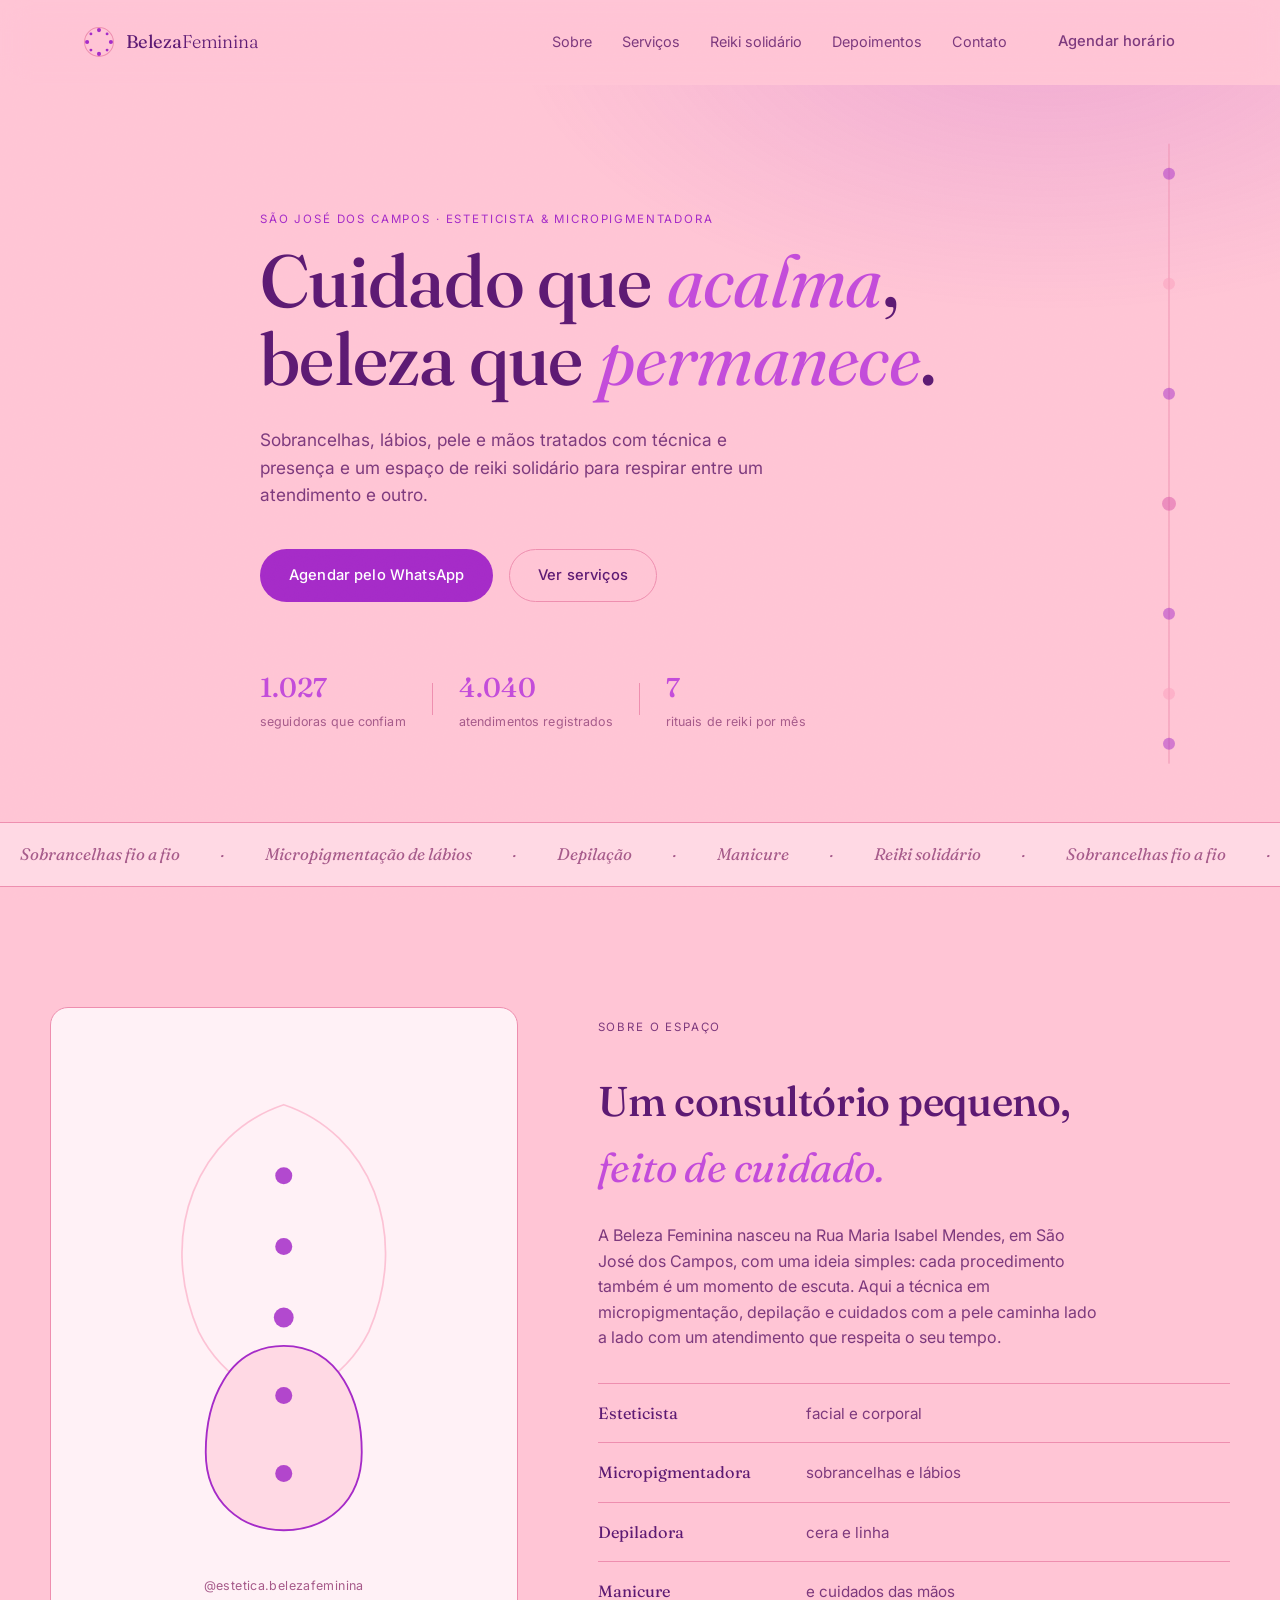
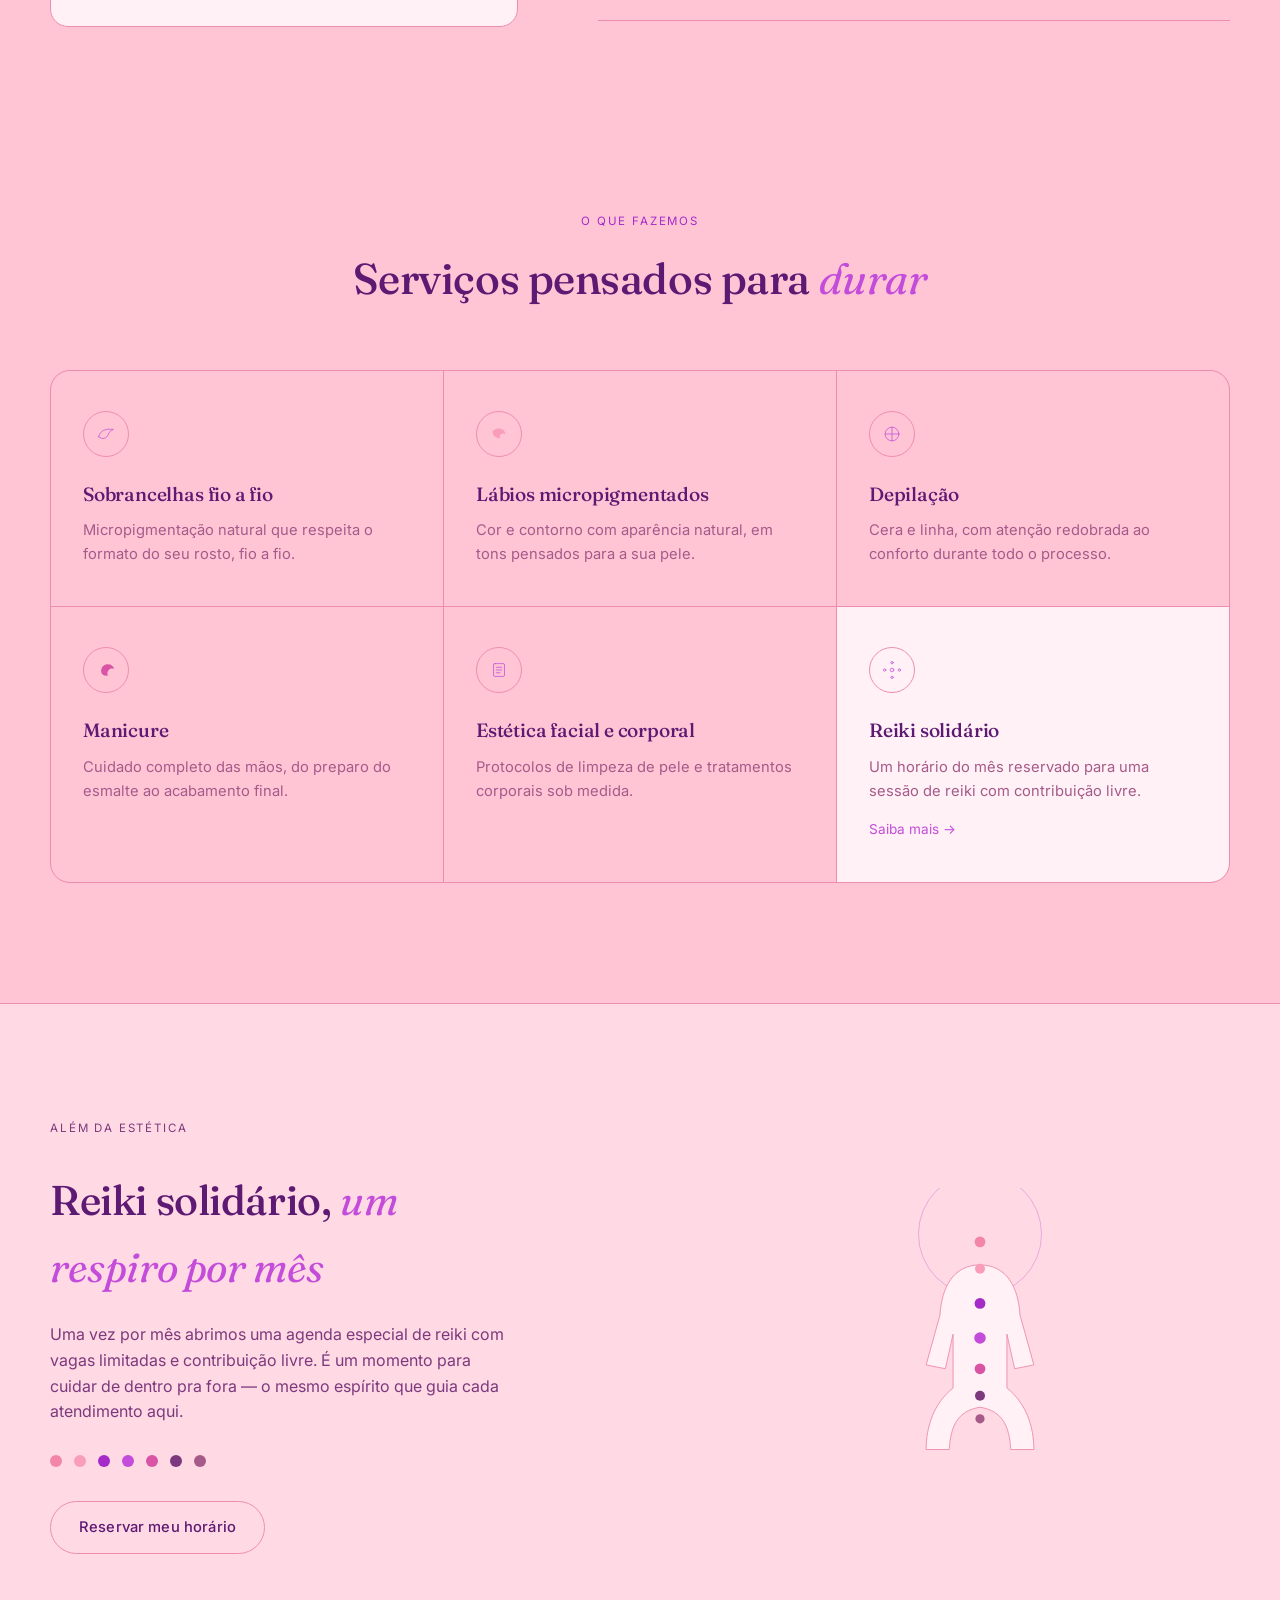
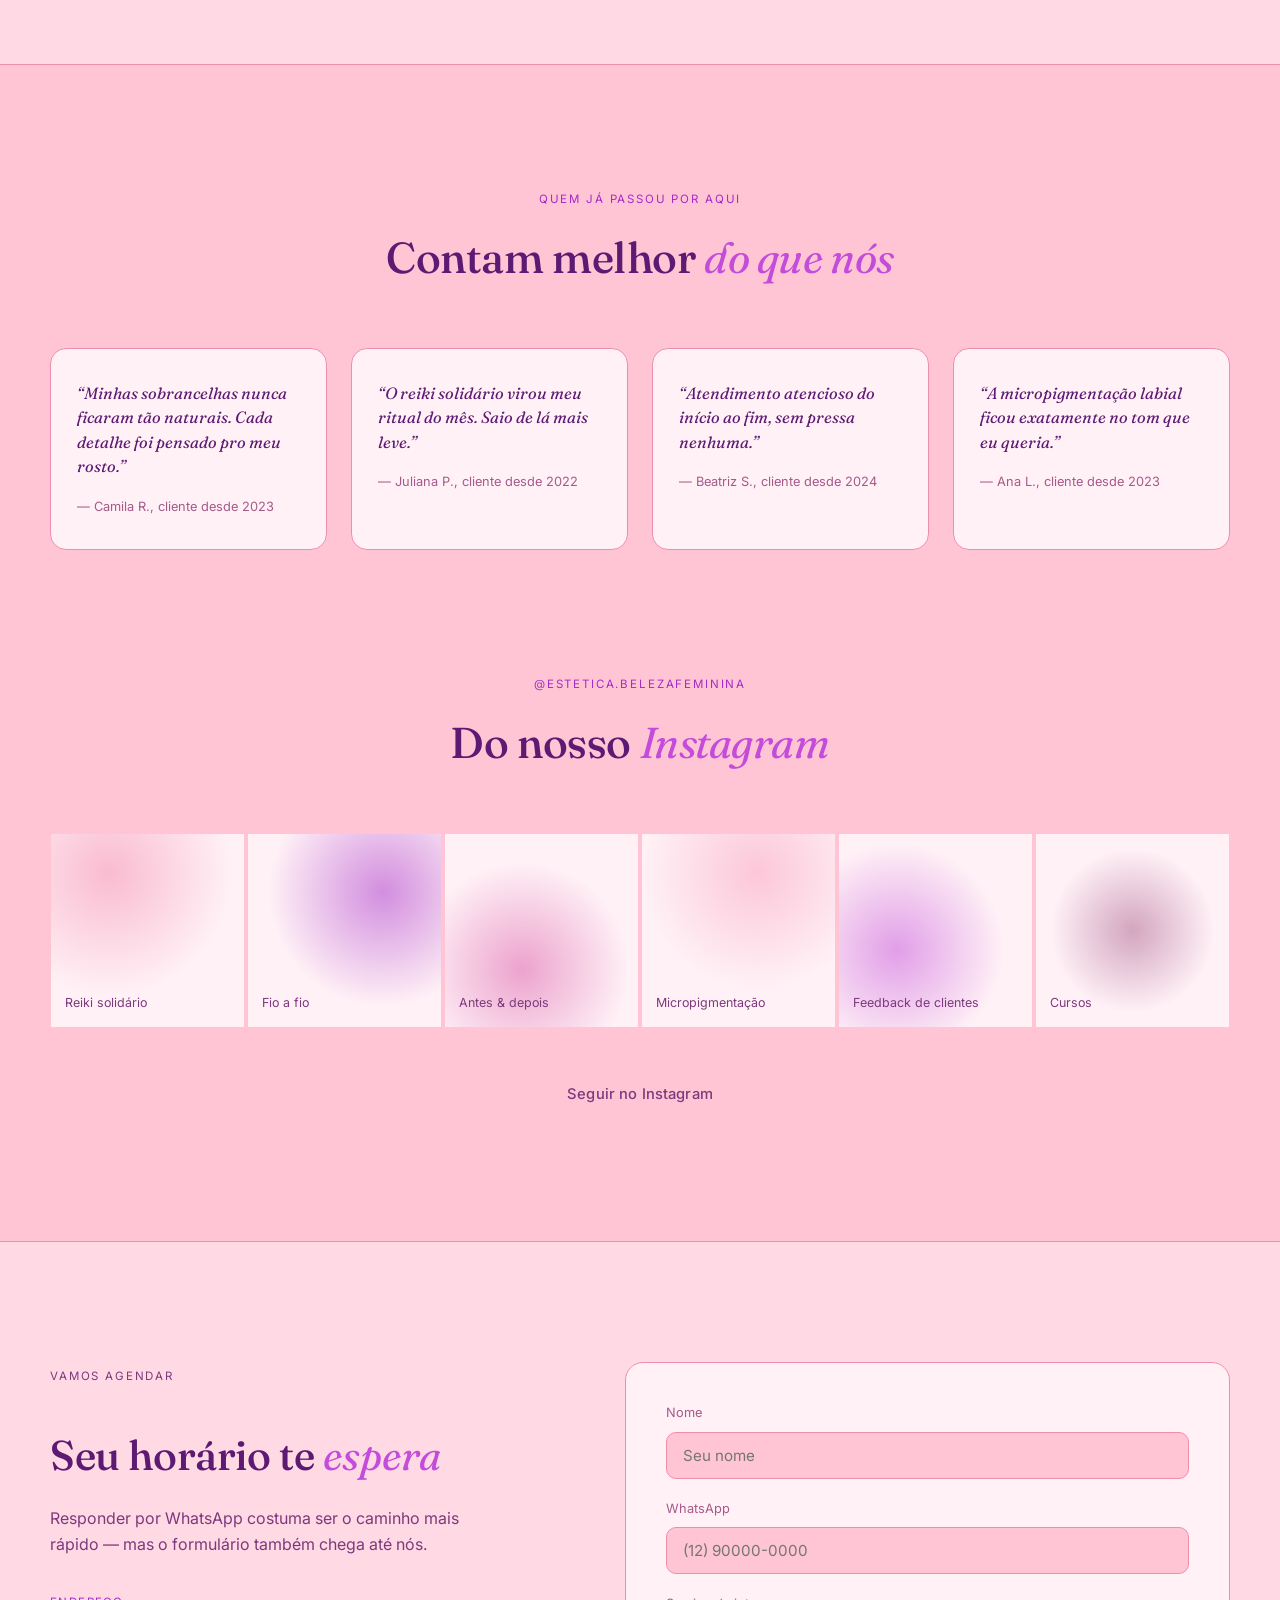
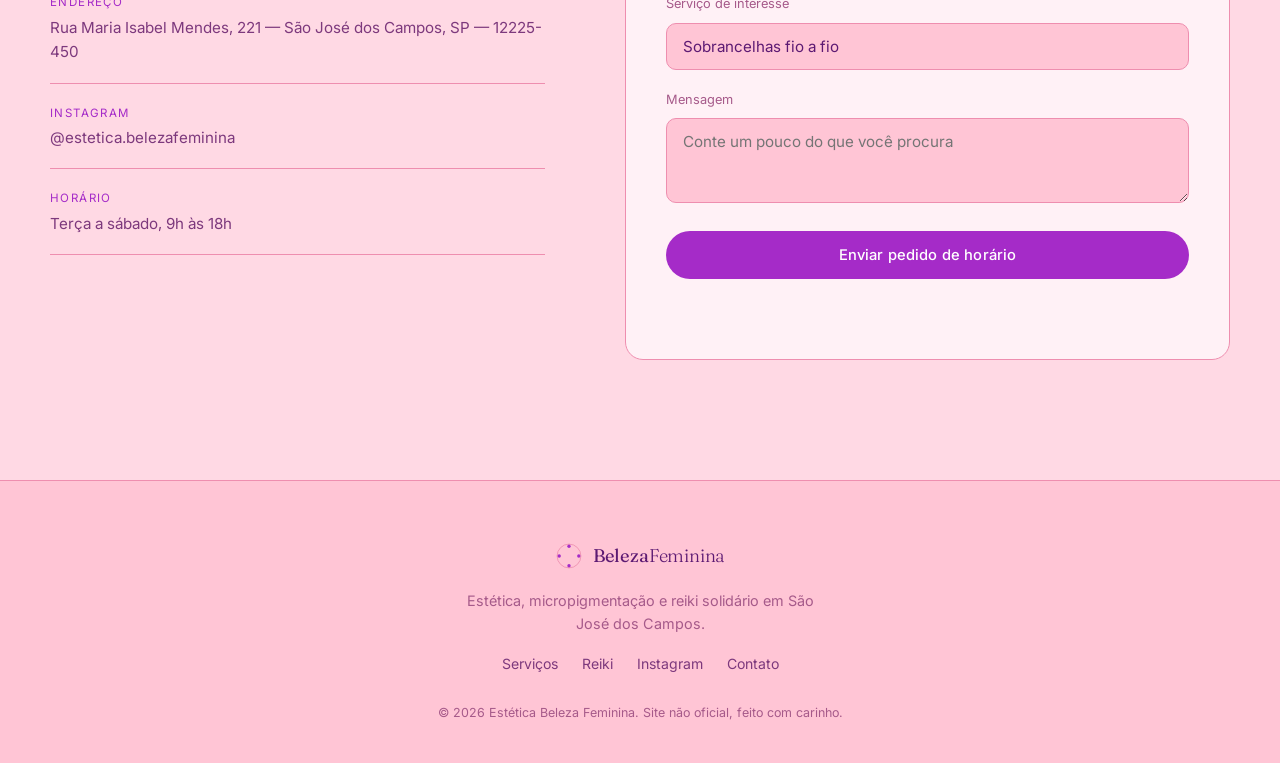
==== src/index.html @ 54326f7a "add site" ====
<!DOCTYPE html>
<html lang="pt-BR">
<head>
<meta charset="UTF-8">
<meta name="viewport" content="width=device-width, initial-scale=1.0">
<title>Estética Beleza Feminina — São José dos Campos</title>
<meta name="description" content="Esteticista, micropigmentação de sobrancelhas e lábios, depilação, manicure e reiki em São José dos Campos.">
<link rel="preconnect" href="https://fonts.googleapis.com">
<link rel="preconnect" href="https://fonts.gstatic.com" crossorigin>
<link href="https://fonts.googleapis.com/css2?family=Fraunces:ital,opsz,wght@0,9..144,300;0,9..144,400;0,9..144,500;0,9..144,600;1,9..144,400;1,9..144,500&family=Inter:wght@300;400;500;600&display=swap" rel="stylesheet">
<link rel="stylesheet" href="style.css?v=pink-20260817">
<link rel="icon" type="image/png" href="img">
</head>
<body>

<div class="grain"></div>

<a class="skip-link" href="#inicio">Ir para o conteúdo</a>

<header class="site-header" id="topo">
  <div class="header-inner">
    <a href="#inicio" class="brand">
      <span class="brand-mark" aria-hidden="true">
        <svg viewBox="0 0 40 40" width="34" height="34">
          <circle class="mark-ring" cx="20" cy="20" r="17"></circle>
          <circle class="mark-dot" cx="20" cy="6"  r="2.4"></circle>
          <circle class="mark-dot" cx="20" cy="34" r="2.4"></circle>
          <circle class="mark-dot" cx="6"  cy="20" r="2.4"></circle>
          <circle class="mark-dot" cx="34" cy="20" r="2.4"></circle>
          <circle class="mark-dot" cx="10.5" cy="10.5" r="1.7"></circle>
          <circle class="mark-dot" cx="29.5" cy="10.5" r="1.7"></circle>
          <circle class="mark-dot" cx="10.5" cy="29.5" r="1.7"></circle>
          <circle class="mark-dot" cx="29.5" cy="29.5" r="1.7"></circle>
        </svg>
      </span>
      <span class="brand-name">Beleza<em>Feminina</em></span>
    </a>

    <nav class="main-nav" id="main-nav">
      <a href="#sobre">Sobre</a>
      <a href="#servicos">Serviços</a>
      <a href="#reiki">Reiki solidário</a>
      <a href="#depoimentos">Depoimentos</a>
      <a href="#contato">Contato</a>
    </nav>

    <a class="btn btn-ghost header-cta" href="#contato">Agendar horário</a>

    <button class="nav-toggle" id="nav-toggle" aria-expanded="false" aria-controls="mobile-nav" aria-label="Abrir menu">
      <span></span><span></span><span></span>
    </button>
  </div>

  <div class="mobile-nav" id="mobile-nav">
    <a href="#sobre">Sobre</a>
    <a href="#servicos">Serviços</a>
    <a href="#reiki">Reiki solidário</a>
    <a href="#depoimentos">Depoimentos</a>
    <a href="#contato">Contato</a>
  </div>
</header>

<main id="inicio">

  <!-- HERO -->
  <section class="hero">
    <div class="hero-energy" aria-hidden="true">
      <svg id="energy-line" viewBox="0 0 120 640" preserveAspectRatio="xMidYMid meet">
        <line x1="60" y1="10" x2="60" y2="630" class="energy-spine"></line>
        <g class="energy-points">
          <circle cx="60" cy="40"  r="6"></circle>
          <circle cx="60" cy="150" r="6"></circle>
          <circle cx="60" cy="260" r="6"></circle>
          <circle cx="60" cy="370" r="7"></circle>
          <circle cx="60" cy="480" r="6"></circle>
          <circle cx="60" cy="560" r="6"></circle>
          <circle cx="60" cy="610" r="6"></circle>
        </g>
      </svg>
    </div>

    <div class="hero-inner">
      <p class="eyebrow reveal">São José dos Campos · esteticista &amp; micropigmentadora</p>
      <h1 class="hero-title">
        <span class="reveal">Cuidado que</span>
        <span class="reveal"><em>acalma</em>,</span>
        <span class="reveal">beleza que</span>
        <span class="reveal"><em>permanece</em>.</span>
      </h1>
      <p class="hero-sub reveal">
        Sobrancelhas, lábios, pele e mãos tratados com técnica e presença 
        e um espaço de reiki solidário para respirar entre um atendimento e outro.
      </p>
      <div class="hero-actions reveal">
        <a href="#contato" class="btn btn-solid">Agendar pelo WhatsApp</a>
        <a href="#servicos" class="btn btn-line">Ver serviços</a>
      </div>
      <div class="hero-stats reveal">
        <div><strong>1.027</strong><span>seguidoras que confiam</span></div>
        <div class="stat-divider"></div>
        <div><strong>4.040</strong><span>atendimentos registrados</span></div>
        <div class="stat-divider"></div>
        <div><strong>7</strong><span>rituais de reiki por mês</span></div>
      </div>
    </div>
  </section>

  <!-- MARQUEE -->
  <div class="marquee" aria-hidden="true">
    <div class="marquee-track">
      <span>Sobrancelhas fio a fio</span><span>·</span>
      <span>Micropigmentação de lábios</span><span>·</span>
      <span>Depilação</span><span>·</span>
      <span>Manicure</span><span>·</span>
      <span>Reiki solidário</span><span>·</span>
      <span>Sobrancelhas fio a fio</span><span>·</span>
      <span>Micropigmentação de lábios</span><span>·</span>
      <span>Depilação</span><span>·</span>
      <span>Manicure</span><span>·</span>
      <span>Reiki solidário</span><span>·</span>
    </div>
  </div>

  <!-- SOBRE -->
  <section class="about" id="sobre">
    <div class="about-inner">
      <div class="about-visual reveal-up" aria-hidden="true">
        <div class="portrait-frame">
          <svg viewBox="0 0 300 360" class="portrait-figure">
            <path class="fig-petal" d="M150 40 C 90 60, 60 130, 90 200 C 110 240, 150 250, 150 250 C 150 250, 190 240, 210 200 C 240 130, 210 60, 150 40 Z"></path>
            <circle class="fig-point" cx="150" cy="90"  r="6"></circle>
            <circle class="fig-point" cx="150" cy="140" r="6"></circle>
            <circle class="fig-point" cx="150" cy="190" r="7"></circle>
            <path class="fig-body" d="M150 210 C 110 210, 95 250, 95 285 C 95 320, 120 340, 150 340 C 180 340, 205 320, 205 285 C 205 250, 190 210, 150 210 Z"></path>
            <circle class="fig-point" cx="150" cy="245" r="6"></circle>
            <circle class="fig-point" cx="150" cy="300" r="6"></circle>
          </svg>
          <span class="frame-tag">@estetica.belezafeminina</span>
        </div>
      </div>

      <div class="about-copy">
        <p class="eyebrow reveal">Sobre o espaço</p>
        <h2 class="reveal">Um consultório pequeno, <em>feito de cuidado.</em></h2>
        <p class="reveal">
          A Beleza Feminina nasceu na Rua Maria Isabel Mendes, em São José dos Campos, com uma ideia simples:
          cada procedimento também é um momento de escuta. Aqui a técnica em micropigmentação, depilação
          e cuidados com a pele caminha lado a lado com um atendimento que respeita o seu tempo.
        </p>
        <ul class="about-list">
          <li class="reveal"><span>Esteticista</span>facial e corporal</li>
          <li class="reveal"><span>Micropigmentadora</span>sobrancelhas e lábios</li>
          <li class="reveal"><span>Depiladora</span>cera e linha</li>
          <li class="reveal"><span>Manicure</span>e cuidados das mãos</li>
        </ul>
      </div>
    </div>
  </section>

  <!-- SERVIÇOS -->
  <section class="services" id="servicos">
    <div class="section-head">
      <p class="eyebrow reveal">O que fazemos</p>
      <h2 class="reveal">Serviços pensados para <em>durar</em></h2>
    </div>

    <div class="services-grid">
      <article class="service-card reveal-up">
        <span class="service-icon" aria-hidden="true">
          <svg viewBox="0 0 48 48"><path d="M8 30c4-14 14-18 32-16-6 2-9 6-11 11-4 9-13 12-21 5z"></path></svg>
        </span>
        <h3>Sobrancelhas fio a fio</h3>
        <p>Micropigmentação natural que respeita o formato do seu rosto, fio a fio.</p>
      </article>

      <article class="service-card reveal-up">
        <span class="service-icon" aria-hidden="true">
          <svg viewBox="0 0 48 48"><path d="M24 12c8 0 14 6 14 13-2-2-6-3-9-1-3 2-4 6-3 9-8 0-16-6-16-13 0-4 6-8 14-8z"></path></svg>
        </span>
        <h3>Lábios micropigmentados</h3>
        <p>Cor e contorno com aparência natural, em tons pensados para a sua pele.</p>
      </article>

      <article class="service-card reveal-up">
        <span class="service-icon" aria-hidden="true">
          <svg viewBox="0 0 48 48"><circle cx="24" cy="24" r="15"></circle><path d="M24 9v30M9 24h30"></path></svg>
        </span>
        <h3>Depilação</h3>
        <p>Cera e linha, com atenção redobrada ao conforto durante todo o processo.</p>
      </article>

      <article class="service-card reveal-up">
        <span class="service-icon" aria-hidden="true">
          <svg viewBox="0 0 48 48"><path d="M14 30c-2-8 2-16 10-18 8-2 16 2 18 10-4-2-9-1-12 2-3 3-4 8-2 12-6 2-12-1-14-6z"></path></svg>
        </span>
        <h3>Manicure</h3>
        <p>Cuidado completo das mãos, do preparo do esmalte ao acabamento final.</p>
      </article>

      <article class="service-card reveal-up">
        <span class="service-icon" aria-hidden="true">
          <svg viewBox="0 0 48 48"><rect x="12" y="10" width="24" height="28" rx="3"></rect><path d="M18 18h12M18 24h12M18 30h8"></path></svg>
        </span>
        <h3>Estética facial e corporal</h3>
        <p>Protocolos de limpeza de pele e tratamentos corporais sob medida.</p>
      </article>

      <article class="service-card reveal-up featured">
        <span class="service-icon" aria-hidden="true">
          <svg viewBox="0 0 48 48"><circle cx="24" cy="24" r="4"></circle><circle cx="24" cy="8" r="2.6"></circle><circle cx="24" cy="40" r="2.6"></circle><circle cx="8" cy="24" r="2.6"></circle><circle cx="40" cy="24" r="2.6"></circle></svg>
        </span>
        <h3>Reiki solidário</h3>
        <p>Um horário do mês reservado para uma sessão de reiki com contribuição livre.</p>
        <a href="#reiki" class="service-link">Saiba mais →</a>
      </article>
    </div>
  </section>

  <!-- REIKI -->
  <section class="reiki" id="reiki">
    <div class="reiki-inner">
      <div class="reiki-copy">
        <p class="eyebrow reveal">Além da estética</p>
        <h2 class="reveal">Reiki solidário, <em>um respiro por mês</em></h2>
        <p class="reveal">
          Uma vez por mês abrimos uma agenda especial de reiki com vagas limitadas e contribuição livre.
          É um momento para cuidar de dentro pra fora — o mesmo espírito que guia cada atendimento aqui.
        </p>
        <div class="reiki-chakras" aria-hidden="true">
          <span></span><span></span><span></span><span></span><span></span><span></span><span></span>
        </div>
        <a href="#contato" class="btn btn-line reveal">Reservar meu horário</a>
      </div>

      <div class="reiki-figure reveal-up" aria-hidden="true">
        <svg viewBox="0 0 260 380" class="chakra-figure">
          <ellipse class="chakra-halo" cx="130" cy="60" rx="80" ry="80"></ellipse>
          <path class="chakra-body" d="M130 100 C 95 100, 80 130, 78 165 L 60 230 L 85 235 L 95 190 L 95 260 C 70 280, 60 310, 60 340 L 90 340 C 92 310, 100 290, 130 285 C 160 290, 168 310, 170 340 L 200 340 C 200 310, 190 280, 165 260 L 165 190 L 175 235 L 200 230 L 182 165 C 180 130, 165 100, 130 100 Z"></path>
          <circle class="chakra-dot dot-1" cx="130" cy="70"  r="7"></circle>
          <circle class="chakra-dot dot-2" cx="130" cy="105" r="6.5"></circle>
          <circle class="chakra-dot dot-3" cx="130" cy="150" r="7"></circle>
          <circle class="chakra-dot dot-4" cx="130" cy="195" r="7.5"></circle>
          <circle class="chakra-dot dot-5" cx="130" cy="235" r="7"></circle>
          <circle class="chakra-dot dot-6" cx="130" cy="270" r="6.5"></circle>
          <circle class="chakra-dot dot-7" cx="130" cy="300" r="6"></circle>
        </svg>
      </div>
    </div>
  </section>

  <!-- DEPOIMENTOS -->
  <section class="testimonials" id="depoimentos">
    <div class="section-head">
      <p class="eyebrow reveal">Quem já passou por aqui</p>
      <h2 class="reveal">Contam melhor <em>do que nós</em></h2>
    </div>

    <div class="testimonials-track">
      <figure class="testimonial-card reveal-up">
        <blockquote>“Minhas sobrancelhas nunca ficaram tão naturais. Cada detalhe foi pensado pro meu rosto.”</blockquote>
        <figcaption>— Camila R., cliente desde 2023</figcaption>
      </figure>
      <figure class="testimonial-card reveal-up">
        <blockquote>“O reiki solidário virou meu ritual do mês. Saio de lá mais leve.”</blockquote>
        <figcaption>— Juliana P., cliente desde 2022</figcaption>
      </figure>
      <figure class="testimonial-card reveal-up">
        <blockquote>“Atendimento atencioso do início ao fim, sem pressa nenhuma.”</blockquote>
        <figcaption>— Beatriz S., cliente desde 2024</figcaption>
      </figure>
      <figure class="testimonial-card reveal-up">
        <blockquote>“A micropigmentação labial ficou exatamente no tom que eu queria.”</blockquote>
        <figcaption>— Ana L., cliente desde 2023</figcaption>
      </figure>
    </div>
  </section>

  <!-- INSTAGRAM -->
  <section class="insta" id="instagram">
    <div class="section-head">
      <p class="eyebrow reveal">@estetica.belezafeminina</p>
      <h2 class="reveal">Do nosso <em>Instagram</em></h2>
    </div>
    <div class="insta-grid">
      <div class="insta-tile reveal-up t1"><span>Reiki solidário</span></div>
      <div class="insta-tile reveal-up t2"><span>Fio a fio</span></div>
      <div class="insta-tile reveal-up t3"><span>Antes &amp; depois</span></div>
      <div class="insta-tile reveal-up t4"><span>Micropigmentação</span></div>
      <div class="insta-tile reveal-up t5"><span>Feedback de clientes</span></div>
      <div class="insta-tile reveal-up t6"><span>Cursos</span></div>
    </div>
    <a class="btn btn-ghost insta-cta reveal" href="https://www.instagram.com/estetica.belezafeminina" target="_blank" rel="noopener">Seguir no Instagram</a>
  </section>

  <!-- CONTATO -->
  <section class="contact" id="contato">
    <div class="contact-inner">
      <div class="contact-copy">
        <p class="eyebrow reveal">Vamos agendar</p>
        <h2 class="reveal">Seu horário te <em>espera</em></h2>
        <p class="reveal">Responder por WhatsApp costuma ser o caminho mais rápido — mas o formulário também chega até nós.</p>

        <ul class="contact-info">
          <li class="reveal">
            <span class="ci-label">Endereço</span>
            <span>Rua Maria Isabel Mendes, 221 — São José dos Campos, SP — 12225-450</span>
          </li>
          <li class="reveal">
            <span class="ci-label">Instagram</span>
            <span>@estetica.belezafeminina</span>
          </li>
          <li class="reveal">
            <span class="ci-label">Horário</span>
            <span>Terça a sábado, 9h às 18h</span>
          </li>
        </ul>
      </div>

      <form class="contact-form reveal-up" id="contact-form" novalidate>
        <div class="field">
          <label for="name">Nome</label>
          <input id="name" name="name" type="text" placeholder="Seu nome" required>
        </div>
        <div class="field">
          <label for="phone">WhatsApp</label>
          <input id="phone" name="phone" type="tel" placeholder="(12) 90000-0000" required>
        </div>
        <div class="field">
          <label for="service">Serviço de interesse</label>
          <select id="service" name="service">
            <option>Sobrancelhas fio a fio</option>
            <option>Lábios micropigmentados</option>
            <option>Depilação</option>
            <option>Manicure</option>
            <option>Estética facial e corporal</option>
            <option>Reiki solidário</option>
          </select>
        </div>
        <div class="field">
          <label for="message">Mensagem</label>
          <textarea id="message" name="message" rows="3" placeholder="Conte um pouco do que você procura"></textarea>
        </div>
        <button type="submit" class="btn btn-solid form-submit">Enviar pedido de horário</button>
        <p class="form-note" id="form-note" role="status" aria-live="polite"></p>
      </form>
    </div>
  </section>

</main>

<footer class="site-footer">
  <div class="footer-inner">
    <a href="#inicio" class="brand footer-brand">
      <span class="brand-mark" aria-hidden="true">
        <svg viewBox="0 0 40 40" width="28" height="28">
          <circle class="mark-ring" cx="20" cy="20" r="17"></circle>
          <circle class="mark-dot" cx="20" cy="6"  r="2.4"></circle>
          <circle class="mark-dot" cx="20" cy="34" r="2.4"></circle>
          <circle class="mark-dot" cx="6"  cy="20" r="2.4"></circle>
          <circle class="mark-dot" cx="34" cy="20" r="2.4"></circle>
        </svg>
      </span>
      <span class="brand-name">Beleza<em>Feminina</em></span>
    </a>
    <p class="footer-tag">Estética, micropigmentação e reiki solidário em São José dos Campos.</p>
    <div class="footer-links">
      <a href="#servicos">Serviços</a>
      <a href="#reiki">Reiki</a>
      <a href="https://www.instagram.com/estetica.belezafeminina" target="_blank" rel="noopener">Instagram</a>
      <a href="#contato">Contato</a>
    </div>
    <p class="footer-copy">© <span id="year"></span> Estética Beleza Feminina. Site não oficial, feito com carinho.</p>
  </div>
</footer>

<button class="to-top" id="to-top" aria-label="Voltar ao topo">↑</button>

<script src="script.js"></script>
</body>
</html>
---- src/style.css ----
/* =========================================================
   Estética Beleza Feminina — tokens
   Background: warm near-black · Accents: antique gold + dusty rose
   ========================================================= */

:root{
  --bg:        #ffc5d5;
  --bg-soft:   #ffd9e4;
  --surface:   #fff1f6;
  --line:      #ee8eaf;

  --ink:       #5d1a73;
  --ink-dim:   #7d397d;
  --ink-mute:  #a65a8a;

  --gold:      #a52bc8;
  --gold-soft: #c34cda;
  --rose:      #f485aa;
  --rose-soft: #f99dbb;

  --sage:      #d954a5;

  --font-display: "Fraunces", "Iowan Old Style", serif;
  --font-body: "Inter", -apple-system, BlinkMacSystemFont, sans-serif;

  --container: 1180px;
  --ease: cubic-bezier(.22,.85,.32,1);
}

*, *::before, *::after{ box-sizing: border-box; }

html{
  scroll-behavior: smooth;
}

@media (prefers-reduced-motion: reduce){
  html{ scroll-behavior: auto; }
  *, *::before, *::after{
    animation-duration: 0.01ms !important;
    animation-iteration-count: 1 !important;
    transition-duration: 0.01ms !important;
    scroll-behavior: auto !important;
  }
}

body{
  margin: 0;
  background: var(--bg);
  color: var(--ink);
  font-family: var(--font-body);
  font-weight: 400;
  line-height: 1.6;
  -webkit-font-smoothing: antialiased;
  overflow-x: hidden;
}

img, svg{ display: block; max-width: 100%; }

a{ color: inherit; text-decoration: none; }

h1, h2, h3{
  font-family: var(--font-display);
  font-weight: 500;
  color: var(--ink);
  margin: 0;
  letter-spacing: -0.01em;
}

em{
  font-style: italic;
  color: var(--gold-soft);
  font-weight: 400;
}

p{ margin: 0; }

ul{ list-style: none; margin: 0; padding: 0; }

.skip-link{
  position: absolute;
  left: -999px;
  top: 0;
  background: var(--gold);
  color: var(--bg);
  padding: 10px 16px;
  z-index: 999;
}
.skip-link:focus{ left: 12px; top: 12px; }

:focus-visible{
  outline: 2px solid var(--gold-soft);
  outline-offset: 3px;
}

/* subtle film-grain overlay for warmth */
.grain{
  position: fixed;
  inset: 0;
  z-index: 999;
  pointer-events: none;
  opacity: 0.035;
  mix-blend-mode: overlay;
  background-image: url("data:image/svg+xml,%3Csvg xmlns='http://www.w3.org/2000/svg' width='120' height='120'%3E%3Cfilter id='n'%3E%3CfeTurbulence type='fractalNoise' baseFrequency='0.9' numOctaves='2' stitchTiles='stitch'/%3E%3C/filter%3E%3Crect width='100%25' height='100%25' filter='url(%23n)'/%3E%3C/svg%3E");
}

.eyebrow{
  display: inline-block;
  font-family: var(--font-body);
  font-size: 0.72rem;
  letter-spacing: 0.16em;
  text-transform: uppercase;
  color: var(--gold);
  margin-bottom: 14px;
}

/* buttons */
.btn{
  display: inline-flex;
  align-items: center;
  justify-content: center;
  gap: 8px;
  padding: 14px 28px;
  border-radius: 100px;
  font-family: var(--font-body);
  font-size: 0.92rem;
  font-weight: 500;
  letter-spacing: 0.01em;
  cursor: pointer;
  border: 1px solid transparent;
  transition: transform .45s var(--ease), background-color .35s var(--ease), border-color .35s var(--ease), color .35s var(--ease);
  white-space: nowrap;
}
.btn:hover{ transform: translateY(-2px); }
.btn:active{ transform: translateY(0); }

.btn-solid{
  background: var(--gold);
  color: #fff;
}
.btn-solid:hover{ background: var(--gold-soft); }

.btn-line{
  border-color: var(--line);
  color: var(--ink);
}
.btn-line:hover{ border-color: var(--gold); color: var(--gold-soft); }

.btn-ghost{
  border-color: transparent;
  color: var(--ink-dim);
}
.btn-ghost:hover{ color: var(--gold-soft); }

/* =========================================================
   Header
   ========================================================= */
.site-header{
  position: sticky;
  top: 0;
  z-index: 100;
  background: rgba(255, 197, 213, 0.86);
  backdrop-filter: blur(14px) saturate(140%);
  border-bottom: 1px solid transparent;
  transition: border-color .4s var(--ease), background-color .4s var(--ease);
}
.site-header.scrolled{
  border-bottom-color: var(--line);
}

.header-inner{
  max-width: var(--container);
  margin: 0 auto;
  padding: 18px 32px;
  display: flex;
  align-items: center;
  gap: 28px;
}

.brand{
  display: flex;
  align-items: center;
  gap: 10px;
  margin-right: auto;
}
.brand-name{
  font-family: var(--font-display);
  font-size: 1.15rem;
  letter-spacing: -0.01em;
}
.brand-name em{ color: var(--ink); font-style: normal; font-weight: 300; }

.mark-ring{ fill: none; stroke: var(--line); stroke-width: 1.2; }
.mark-dot{ fill: var(--gold); }

.main-nav{
  display: flex;
  gap: 30px;
}
.main-nav a{
  font-size: 0.9rem;
  color: var(--ink-dim);
  position: relative;
  padding: 4px 0;
  transition: color .3s var(--ease);
}
.main-nav a::after{
  content: "";
  position: absolute;
  left: 0; bottom: -2px;
  width: 0%;
  height: 1px;
  background: var(--gold);
  transition: width .35s var(--ease);
}
.main-nav a:hover{ color: var(--ink); }
.main-nav a:hover::after{ width: 100%; }

.header-cta{ padding: 11px 22px; }

.nav-toggle{
  display: none;
  flex-direction: column;
  justify-content: center;
  gap: 5px;
  width: 34px;
  height: 34px;
  background: none;
  border: none;
  cursor: pointer;
}
.nav-toggle span{
  height: 1px;
  background: var(--ink);
  width: 100%;
  transition: transform .35s var(--ease), opacity .35s var(--ease);
}
.nav-toggle[aria-expanded="true"] span:nth-child(1){ transform: translateY(6px) rotate(45deg); }
.nav-toggle[aria-expanded="true"] span:nth-child(2){ opacity: 0; }
.nav-toggle[aria-expanded="true"] span:nth-child(3){ transform: translateY(-6px) rotate(-45deg); }

.mobile-nav{
  display: none;
  flex-direction: column;
  padding: 8px 32px 24px;
  gap: 4px;
  max-height: 0;
  overflow: hidden;
  transition: max-height .4s var(--ease);
}
.mobile-nav.open{ max-height: 320px; }
.mobile-nav a{
  padding: 12px 0;
  border-bottom: 1px solid var(--line);
  color: var(--ink-dim);
  font-size: 0.98rem;
}

/* =========================================================
   Hero
   ========================================================= */
.hero{
  position: relative;
  padding: 120px 32px 90px;
  overflow: hidden;
  background:
    radial-gradient(ellipse 900px 500px at 82% -10%, rgba(165, 43, 200, 0.18), transparent 60%),
    var(--bg);
}

.hero-energy{
  position: absolute;
  right: 4%;
  top: 0;
  height: 100%;
  width: 120px;
  opacity: 0.9;
  pointer-events: none;
}
#energy-line{ height: 100%; width: 100%; }
.energy-spine{
  stroke: var(--line);
  stroke-width: 1;
}
.energy-points circle{
  fill: var(--gold);
  opacity: 0.55;
  animation: pulse-point 3.6s ease-in-out infinite;
}
.energy-points circle:nth-child(1){ animation-delay: 0s; }
.energy-points circle:nth-child(2){ animation-delay: .3s; fill: var(--rose-soft); }
.energy-points circle:nth-child(3){ animation-delay: .6s; }
.energy-points circle:nth-child(4){ animation-delay: .9s; fill: var(--sage); }
.energy-points circle:nth-child(5){ animation-delay: 1.2s; }
.energy-points circle:nth-child(6){ animation-delay: 1.5s; fill: var(--rose-soft); }
.energy-points circle:nth-child(7){ animation-delay: 1.8s; }

@keyframes pulse-point{
  0%, 100%{ opacity: 0.35; r: 5.5; }
  50%{ opacity: 0.9; r: 7.5; }
}

.hero-inner{
  max-width: 760px;
  margin: 0 auto;
  position: relative;
  z-index: 1;
}

.hero-title{
  font-size: clamp(2.6rem, 6vw, 4.6rem);
  line-height: 1.06;
  display: flex;
  flex-wrap: wrap;
  gap: 0 16px;
  margin-bottom: 28px;
}
.hero-title span{ display: inline-block; }

.hero-sub{
  max-width: 520px;
  font-size: 1.08rem;
  color: var(--ink-dim);
  margin-bottom: 40px;
}

.hero-actions{
  display: flex;
  gap: 16px;
  flex-wrap: wrap;
  margin-bottom: 64px;
}

.hero-stats{
  display: flex;
  align-items: center;
  gap: 26px;
  flex-wrap: wrap;
}
.hero-stats div:not(.stat-divider){
  display: flex;
  flex-direction: column;
  gap: 2px;
}
.hero-stats strong{
  font-family: var(--font-display);
  font-size: 1.7rem;
  color: var(--gold-soft);
  font-weight: 500;
}
.hero-stats span{
  font-size: 0.78rem;
  color: var(--ink-mute);
  letter-spacing: 0.01em;
}
.stat-divider{
  width: 1px;
  height: 32px;
  background: var(--line);
}

/* reveal-on-load for hero (staggered) */
.reveal{
  opacity: 0;
  transform: translateY(16px);
}
.reveal.in{
  animation: rise .8s var(--ease) forwards;
}
.hero-title span.reveal.in:nth-child(1){ animation-delay: .05s; }
.hero-title span.reveal.in:nth-child(2){ animation-delay: .15s; }
.hero-title span.reveal.in:nth-child(3){ animation-delay: .25s; }
.hero-title span.reveal.in:nth-child(4){ animation-delay: .35s; }
.hero-sub.reveal.in{ animation-delay: .45s; }
.hero-actions.reveal.in{ animation-delay: .55s; }
.hero-stats.reveal.in{ animation-delay: .65s; }

@keyframes rise{
  to{ opacity: 1; transform: translateY(0); }
}

/* generic scroll-reveal (used across sections via IntersectionObserver) */
.reveal:not(.hero .reveal){
  transition: opacity .8s var(--ease), transform .8s var(--ease);
}
.reveal-up{
  opacity: 0;
  transform: translateY(28px);
  transition: opacity .8s var(--ease), transform .8s var(--ease);
}
.reveal-up.in{ opacity: 1; transform: translateY(0); }
section .reveal.in{ opacity: 1; transform: translateY(0); }

/* =========================================================
   Marquee
   ========================================================= */
.marquee{
  border-top: 1px solid var(--line);
  border-bottom: 1px solid var(--line);
  overflow: hidden;
  background: var(--bg-soft);
}
.marquee-track{
  display: flex;
  width: max-content;
  padding: 18px 0;
  animation: scroll-left 32s linear infinite;
}
.marquee-track span{
  font-family: var(--font-display);
  font-style: italic;
  font-size: 1.05rem;
  color: var(--ink-mute);
  padding: 0 20px;
  white-space: nowrap;
}
@keyframes scroll-left{
  from{ transform: translateX(0); }
  to{ transform: translateX(-50%); }
}

/* =========================================================
   About
   ========================================================= */
.about{ padding: 120px 32px; }
.about-inner{
  max-width: var(--container);
  margin: 0 auto;
  display: grid;
  grid-template-columns: 0.85fr 1.15fr;
  gap: 80px;
  align-items: center;
}

.portrait-frame{
  position: relative;
  background: var(--surface);
  border: 1px solid var(--line);
  border-radius: 18px;
  padding: 40px 20px 28px;
  text-align: center;
}
.portrait-figure{ width: 100%; height: auto; margin: 0 auto; }
.fig-petal{ fill: none; stroke: var(--rose-soft); stroke-width: 1.2; opacity: 0.55; }
.fig-body{ fill: var(--bg-soft); stroke: var(--gold); stroke-width: 1.3; }
.fig-point{ fill: var(--gold); opacity: 0.85; }
.frame-tag{
  display: inline-block;
  margin-top: 18px;
  font-size: 0.78rem;
  color: var(--ink-mute);
  letter-spacing: 0.03em;
}

.about-copy h2{
  font-size: clamp(1.9rem, 3.4vw, 2.6rem);
  margin-bottom: 22px;
  max-width: 480px;
}
.about-copy p{
  color: var(--ink-dim);
  max-width: 500px;
  margin-bottom: 32px;
}

.about-list{
  display: grid;
  gap: 0;
  border-top: 1px solid var(--line);
}
.about-list li{
  display: flex;
  gap: 18px;
  padding: 16px 0;
  border-bottom: 1px solid var(--line);
  color: var(--ink-dim);
  font-size: 0.95rem;
  align-items: baseline;
}
.about-list li span{
  font-family: var(--font-display);
  color: var(--ink);
  min-width: 190px;
  font-size: 1.02rem;
}

/* =========================================================
   Services
   ========================================================= */
.services{ padding: 60px 32px 120px; }
.section-head{
  max-width: var(--container);
  margin: 0 auto 56px;
  text-align: center;
}
.section-head h2{
  font-size: clamp(1.9rem, 3.6vw, 2.7rem);
}

.services-grid{
  max-width: var(--container);
  margin: 0 auto;
  display: grid;
  grid-template-columns: repeat(3, 1fr);
  gap: 1px;
  background: var(--line);
  border: 1px solid var(--line);
  border-radius: 20px;
  overflow: hidden;
}

.service-card{
  background: var(--bg);
  padding: 40px 32px;
  transition: background-color .4s var(--ease), transform .4s var(--ease);
  position: relative;
}
.service-card:hover{
  background: var(--surface);
}
.service-card.featured{
  background: var(--surface);
}
.service-card.featured:hover{ background: var(--bg-soft); }

.service-icon{
  display: inline-flex;
  align-items: center;
  justify-content: center;
  width: 46px;
  height: 46px;
  border-radius: 50%;
  border: 1px solid var(--line);
  margin-bottom: 22px;
  transition: border-color .4s var(--ease), transform .4s var(--ease);
}
.service-card:hover .service-icon{
  border-color: var(--gold);
  transform: rotate(-8deg);
}
.service-icon svg{
  width: 22px; height: 22px;
  fill: none;
  stroke: var(--gold-soft);
  stroke-width: 1.6;
  stroke-linecap: round;
  stroke-linejoin: round;
}
.service-icon svg circle{ fill: none; }
.service-card:nth-child(2) .service-icon svg{ fill: var(--rose-soft); stroke: none; }
.service-card:nth-child(4) .service-icon svg{ fill: var(--sage); stroke: none; }

.service-card h3{
  font-size: 1.2rem;
  margin-bottom: 10px;
}
.service-card p{
  color: var(--ink-mute);
  font-size: 0.92rem;
  line-height: 1.6;
}
.service-link{
  display: inline-block;
  margin-top: 16px;
  font-size: 0.85rem;
  color: var(--gold-soft);
  border-bottom: 1px solid transparent;
  transition: border-color .3s var(--ease);
}
.service-link:hover{ border-color: var(--gold-soft); }

/* =========================================================
   Reiki
   ========================================================= */
.reiki{
  padding: 110px 32px;
  background: var(--bg-soft);
  border-top: 1px solid var(--line);
  border-bottom: 1px solid var(--line);
}
.reiki-inner{
  max-width: var(--container);
  margin: 0 auto;
  display: grid;
  grid-template-columns: 1.1fr 0.9fr;
  gap: 70px;
  align-items: center;
}
.reiki-copy h2{
  font-size: clamp(1.9rem, 3.4vw, 2.6rem);
  margin-bottom: 22px;
  max-width: 460px;
}
.reiki-copy p{
  color: var(--ink-dim);
  max-width: 460px;
  margin-bottom: 30px;
}

.reiki-chakras{
  display: flex;
  gap: 12px;
  margin-bottom: 34px;
}
.reiki-chakras span{
  width: 12px; height: 12px;
  border-radius: 50%;
  background: var(--line);
  animation: chakra-breathe 3s ease-in-out infinite;
}
.reiki-chakras span:nth-child(1){ background: var(--rose); animation-delay: 0s; }
.reiki-chakras span:nth-child(2){ background: var(--rose-soft); animation-delay: .2s; }
.reiki-chakras span:nth-child(3){ background: var(--gold); animation-delay: .4s; }
.reiki-chakras span:nth-child(4){ background: var(--gold-soft); animation-delay: .6s; }
.reiki-chakras span:nth-child(5){ background: var(--sage); animation-delay: .8s; }
.reiki-chakras span:nth-child(6){ background: var(--ink-dim); animation-delay: 1s; }
.reiki-chakras span:nth-child(7){ background: var(--ink-mute); animation-delay: 1.2s; }
@keyframes chakra-breathe{
  0%, 100%{ transform: scale(1); opacity: 0.6; }
  50%{ transform: scale(1.5); opacity: 1; }
}

.reiki-figure{ display: flex; justify-content: center; }
.chakra-figure{ width: 200px; height: auto; }
.chakra-halo{
  fill: none;
  stroke: var(--gold);
  stroke-width: 1;
  opacity: 0.35;
  transform-origin: 130px 60px;
  animation: halo-spin 22s linear infinite;
}
@keyframes halo-spin{
  to{ transform: rotate(360deg); }
}
.chakra-body{ fill: var(--surface); stroke: var(--line); stroke-width: 1.2; }
.chakra-dot{ animation: chakra-breathe 3.2s ease-in-out infinite; }
.dot-1{ fill: var(--rose); animation-delay: 0s; }
.dot-2{ fill: var(--rose-soft); animation-delay: .25s; }
.dot-3{ fill: var(--gold); animation-delay: .5s; }
.dot-4{ fill: var(--gold-soft); animation-delay: .75s; }
.dot-5{ fill: var(--sage); animation-delay: 1s; }
.dot-6{ fill: var(--ink-dim); animation-delay: 1.25s; }
.dot-7{ fill: var(--ink-mute); animation-delay: 1.5s; }

/* =========================================================
   Testimonials
   ========================================================= */
.testimonials{ padding: 120px 32px; }
.testimonials-track{
  max-width: var(--container);
  margin: 0 auto;
  display: grid;
  grid-template-columns: repeat(4, 1fr);
  gap: 24px;
}
.testimonial-card{
  margin: 0;
  padding: 32px 26px;
  border: 1px solid var(--line);
  border-radius: 16px;
  background: var(--surface);
  transition: transform .4s var(--ease), border-color .4s var(--ease);
}
.testimonial-card:hover{
  transform: translateY(-6px);
  border-color: var(--gold);
}
.testimonial-card blockquote{
  margin: 0 0 18px;
  font-family: var(--font-display);
  font-style: italic;
  font-size: 1.02rem;
  line-height: 1.5;
  color: var(--ink);
}
.testimonial-card figcaption{
  font-size: 0.8rem;
  color: var(--ink-mute);
}

/* =========================================================
   Instagram grid
   ========================================================= */
.insta{ padding: 0 32px 120px; text-align: center; }
.insta-grid{
  max-width: var(--container);
  margin: 0 auto 40px;
  display: grid;
  grid-template-columns: repeat(6, 1fr);
  gap: 2px;
}
.insta-tile{
  aspect-ratio: 1 / 1;
  background: var(--surface);
  display: flex;
  align-items: flex-end;
  padding: 14px;
  position: relative;
  overflow: hidden;
  border: 1px solid var(--bg);
}
.insta-tile span{
  font-size: 0.78rem;
  color: var(--ink-dim);
  text-align: left;
  position: relative;
  z-index: 1;
}
.insta-tile::before{
  content: "";
  position: absolute;
  inset: 0;
  opacity: 0.5;
  transition: transform .6s var(--ease), opacity .5s var(--ease);
}
.insta-tile.t1::before{ background: radial-gradient(circle at 30% 20%, var(--rose) 0%, transparent 60%); }
.insta-tile.t2::before{ background: radial-gradient(circle at 70% 30%, var(--gold) 0%, transparent 60%); }
.insta-tile.t3::before{ background: radial-gradient(circle at 40% 70%, var(--sage) 0%, transparent 60%); }
.insta-tile.t4::before{ background: radial-gradient(circle at 60% 20%, var(--rose-soft) 0%, transparent 60%); }
.insta-tile.t5::before{ background: radial-gradient(circle at 30% 60%, var(--gold-soft) 0%, transparent 60%); }
.insta-tile.t6::before{ background: radial-gradient(circle at 50% 50%, var(--ink-mute) 0%, transparent 60%); }
.insta-tile:hover::before{ transform: scale(1.3); opacity: 0.8; }

/* =========================================================
   Contact
   ========================================================= */
.contact{
  padding: 120px 32px;
  background: var(--bg-soft);
  border-top: 1px solid var(--line);
}
.contact-inner{
  max-width: var(--container);
  margin: 0 auto;
  display: grid;
  grid-template-columns: 0.9fr 1.1fr;
  gap: 80px;
}
.contact-copy h2{
  font-size: clamp(1.9rem, 3.4vw, 2.6rem);
  margin-bottom: 18px;
  max-width: 420px;
}
.contact-copy > p{
  color: var(--ink-dim);
  max-width: 420px;
  margin-bottom: 36px;
}
.contact-info{ display: flex; flex-direction: column; gap: 20px; }
.contact-info li{
  display: flex;
  flex-direction: column;
  gap: 4px;
  padding-bottom: 18px;
  border-bottom: 1px solid var(--line);
  color: var(--ink-dim);
  font-size: 0.95rem;
}
.ci-label{
  font-size: 0.72rem;
  letter-spacing: 0.12em;
  text-transform: uppercase;
  color: var(--gold);
}

.contact-form{
  display: flex;
  flex-direction: column;
  gap: 20px;
  background: var(--surface);
  border: 1px solid var(--line);
  border-radius: 18px;
  padding: 40px;
}
.field{
  display: flex;
  flex-direction: column;
  gap: 8px;
}
.field label{
  font-size: 0.8rem;
  color: var(--ink-mute);
}
.field input,
.field select,
.field textarea{
  background: var(--bg);
  border: 1px solid var(--line);
  border-radius: 10px;
  padding: 13px 16px;
  color: var(--ink);
  font-family: var(--font-body);
  font-size: 0.95rem;
  transition: border-color .3s var(--ease);
  resize: vertical;
}
.field input:focus,
.field select:focus,
.field textarea:focus{
  outline: none;
  border-color: var(--gold);
}
.field select{ appearance: none; cursor: pointer; }

.form-submit{ margin-top: 8px; width: 100%; }
.form-note{
  min-height: 20px;
  font-size: 0.85rem;
  color: var(--sage);
  text-align: center;
}

/* =========================================================
   Footer
   ========================================================= */
.site-footer{
  padding: 60px 32px 40px;
  border-top: 1px solid var(--line);
}
.footer-inner{
  max-width: var(--container);
  margin: 0 auto;
  text-align: center;
  display: flex;
  flex-direction: column;
  align-items: center;
  gap: 18px;
}
.footer-brand{ margin-right: 0; }
.footer-tag{
  color: var(--ink-mute);
  font-size: 0.9rem;
  max-width: 360px;
}
.footer-links{
  display: flex;
  gap: 24px;
  flex-wrap: wrap;
  justify-content: center;
  font-size: 0.88rem;
  color: var(--ink-dim);
}
.footer-links a{ transition: color .3s var(--ease); }
.footer-links a:hover{ color: var(--gold-soft); }
.footer-copy{
  font-size: 0.78rem;
  color: var(--ink-mute);
  margin-top: 10px;
}

/* =========================================================
   Back to top
   ========================================================= */
.to-top{
  position: fixed;
  right: 26px;
  bottom: 26px;
  width: 46px;
  height: 46px;
  border-radius: 50%;
  background: var(--surface);
  border: 1px solid var(--line);
  color: var(--ink);
  font-size: 1.1rem;
  cursor: pointer;
  opacity: 0;
  visibility: hidden;
  transform: translateY(10px);
  transition: opacity .4s var(--ease), transform .4s var(--ease), border-color .3s var(--ease);
  z-index: 90;
}
.to-top.visible{ opacity: 1; visibility: visible; transform: translateY(0); }
.to-top:hover{ border-color: var(--gold); color: var(--gold-soft); }

/* =========================================================
   Responsive
   ========================================================= */
@media (max-width: 980px){
  .main-nav, .header-cta{ display: none; }
  .nav-toggle{ display: flex; }
  .mobile-nav{ display: flex; padding: 0 20px; }
  .mobile-nav.open{ padding: 8px 20px 18px; }

  .about-inner, .reiki-inner, .contact-inner{
    grid-template-columns: 1fr;
    gap: 50px;
  }
  .reiki-figure{ order: -1; }
  .services-grid{ grid-template-columns: repeat(2, 1fr); }
  .testimonials-track{ grid-template-columns: repeat(2, 1fr); }
  .insta-grid{ grid-template-columns: repeat(3, 1fr); }
  .hero-energy{ display: none; }
}

@media (max-width: 620px){
  .header-inner{ padding: 8px 14px; gap: 14px; }
  .brand{ gap: 6px; }
  .brand-mark svg{ width: 27px; height: 27px; }
  .brand-name{ font-size: 1rem; }
  .nav-toggle{ width: 30px; height: 30px; }
  .mobile-nav{ padding: 0 14px; }
  .mobile-nav.open{ padding: 6px 14px 14px; }
  .hero{ padding: 100px 20px 60px; }
  .hero-title{ gap: 0 10px; }
  .about, .services, .reiki, .testimonials, .contact{ padding-left: 20px; padding-right: 20px; }
  .services-grid{ grid-template-columns: 1fr; }
  .testimonials-track{ grid-template-columns: 1fr; }
  .insta-grid{ grid-template-columns: repeat(2, 1fr); }
  .contact-form{ padding: 28px 22px; }
  .portrait-frame{ padding: 28px 16px 22px; }
  .hero-stats{ gap: 16px; }
}
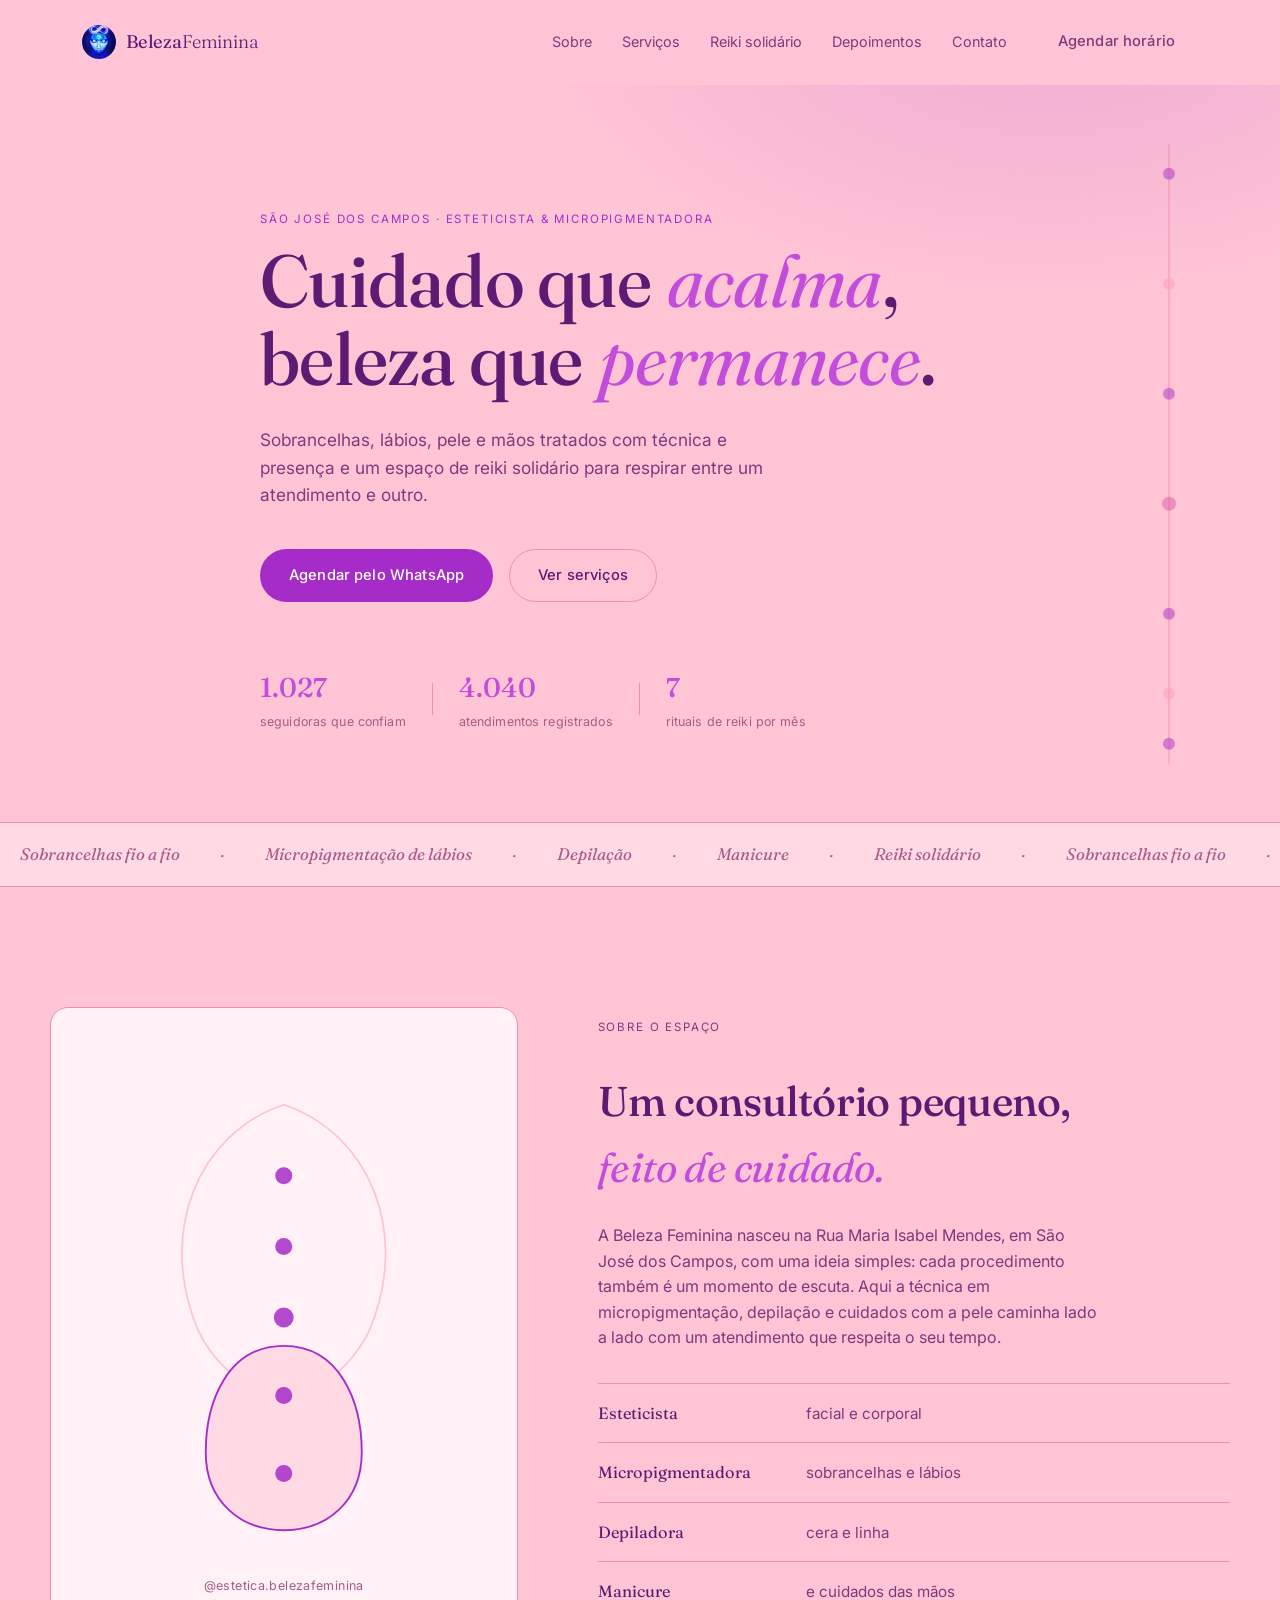
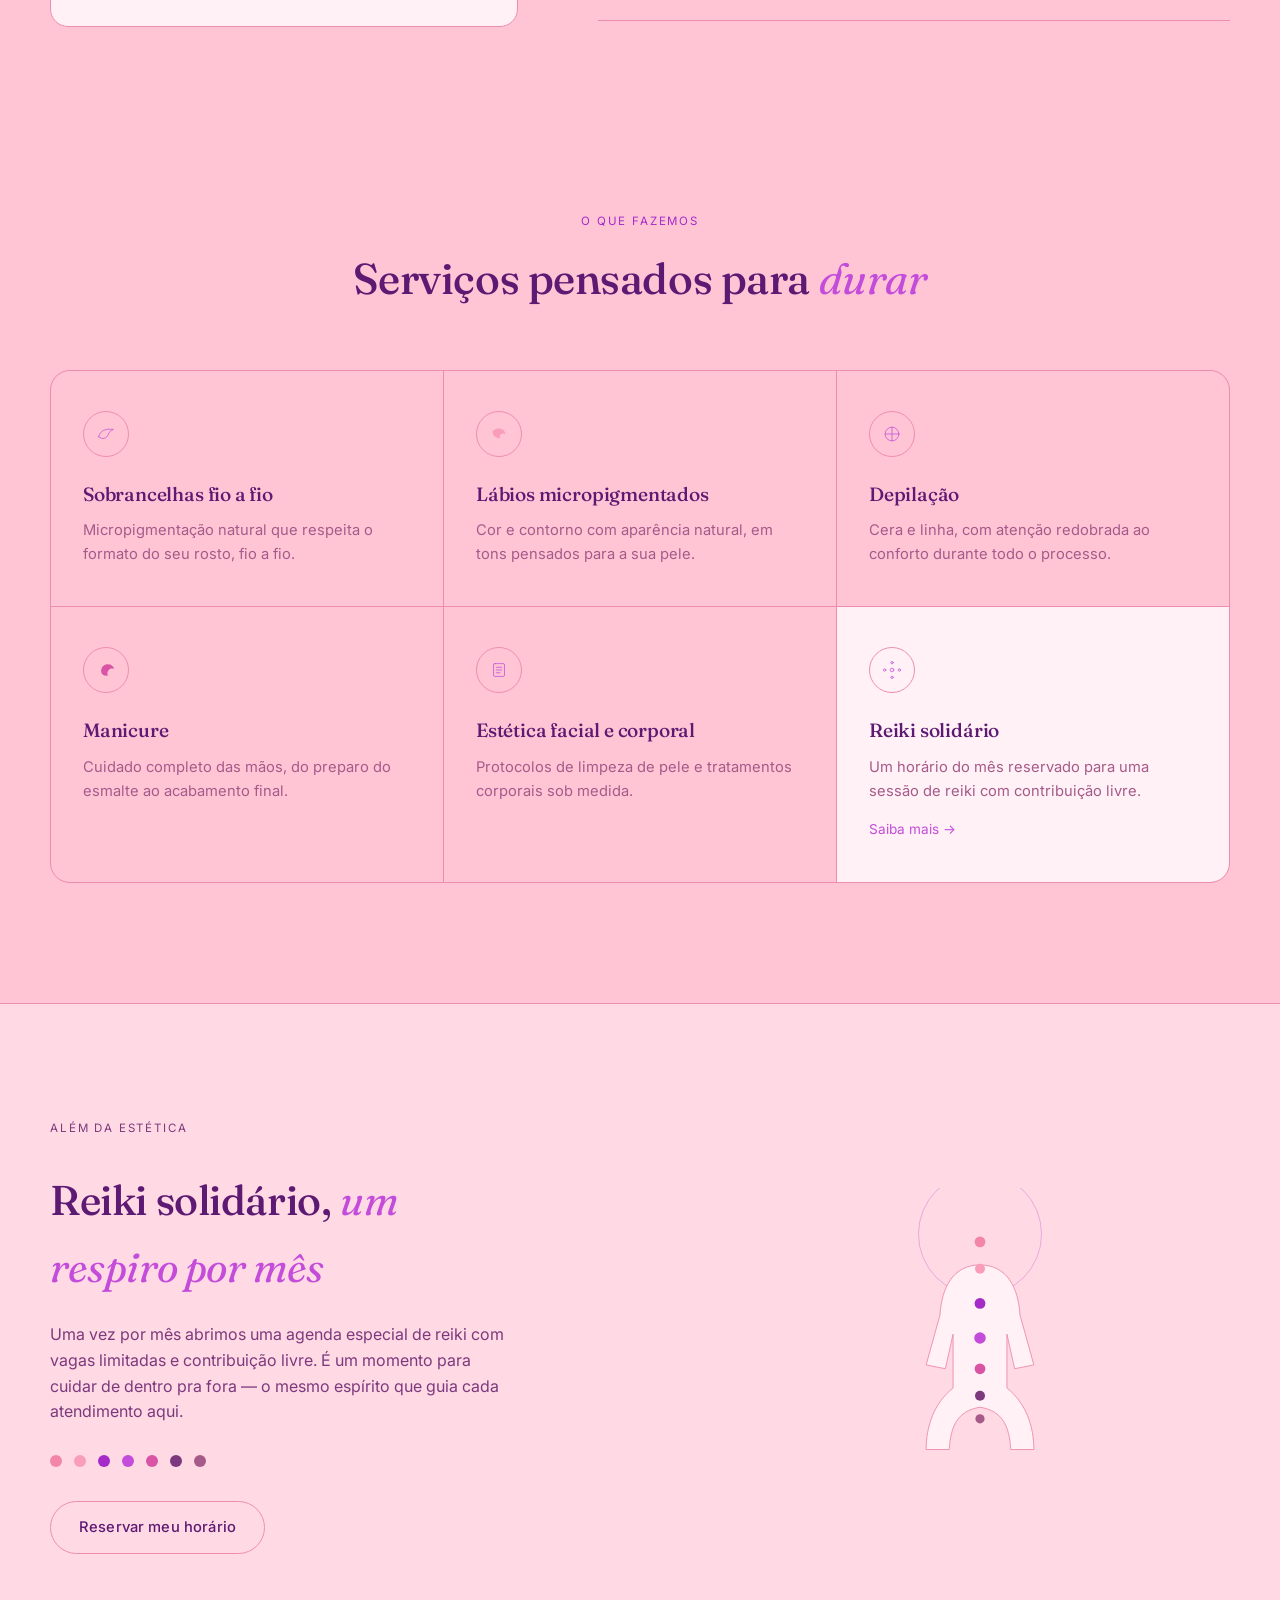
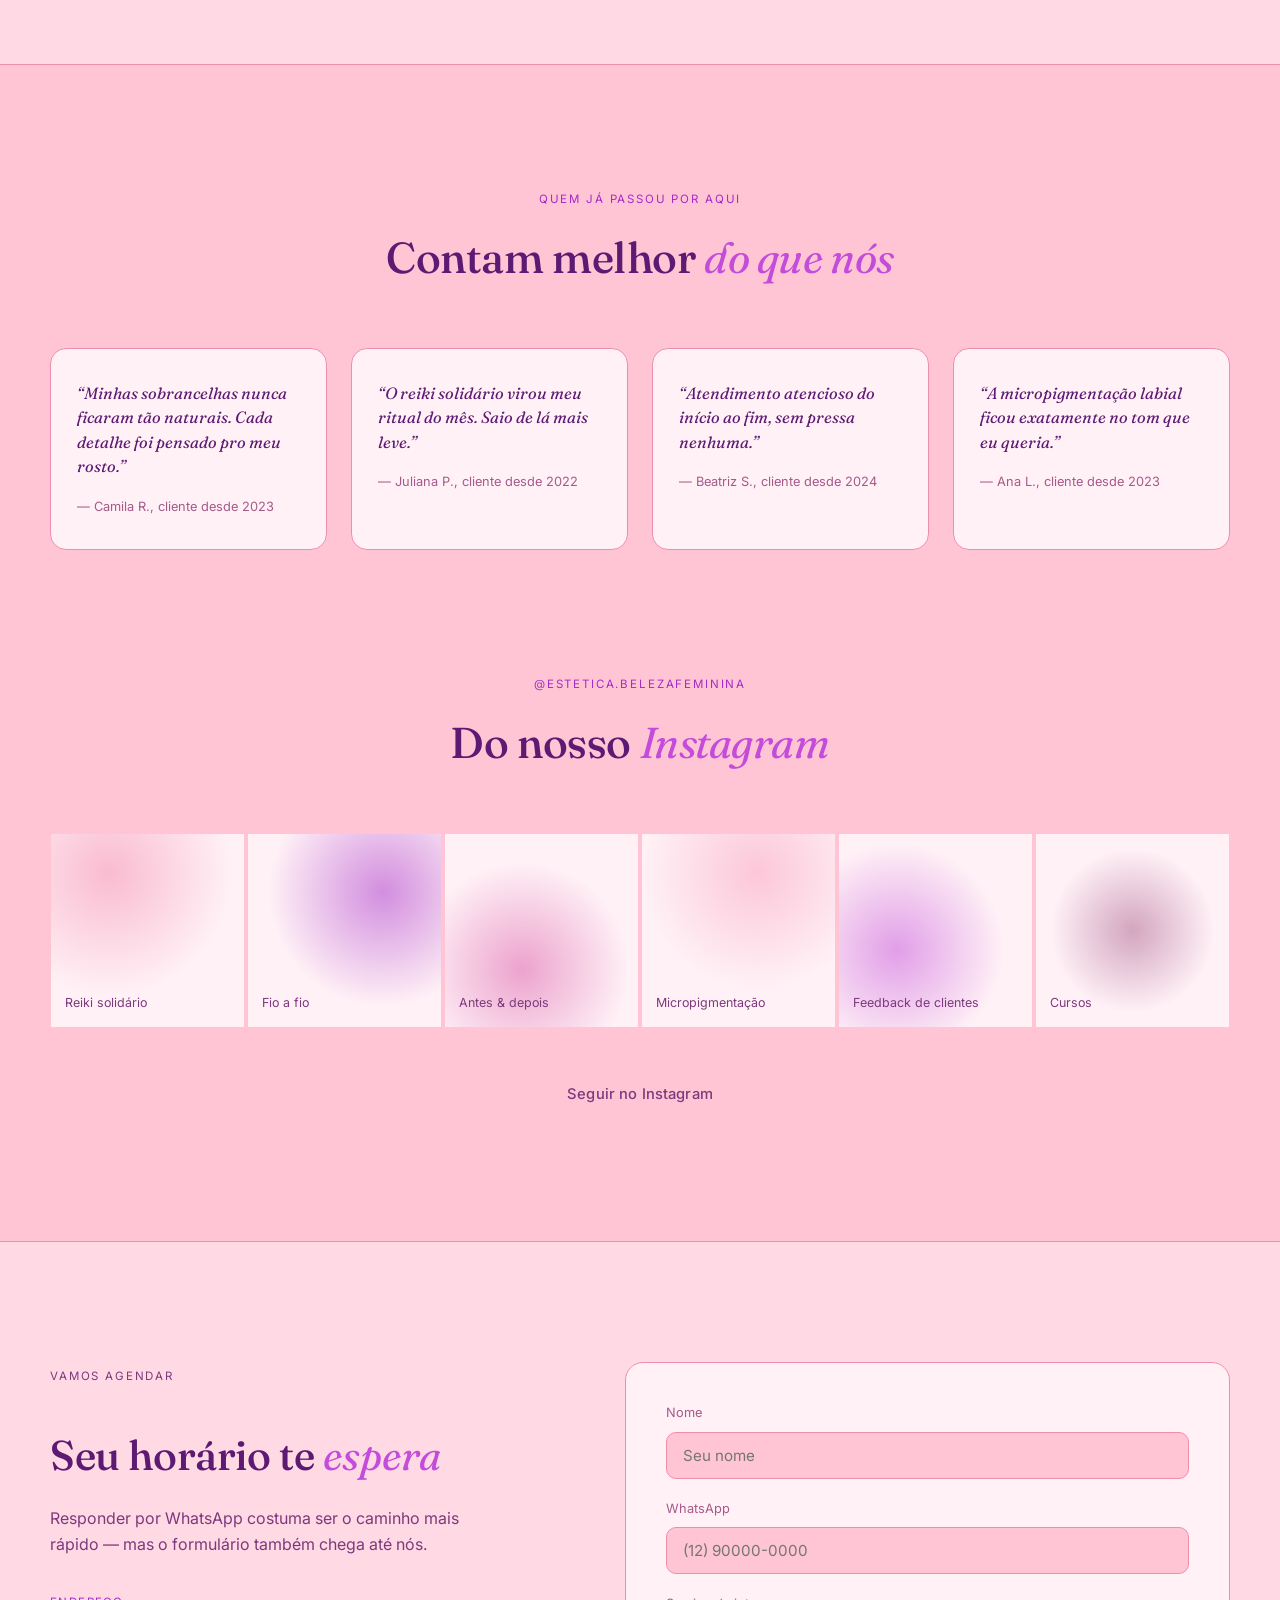
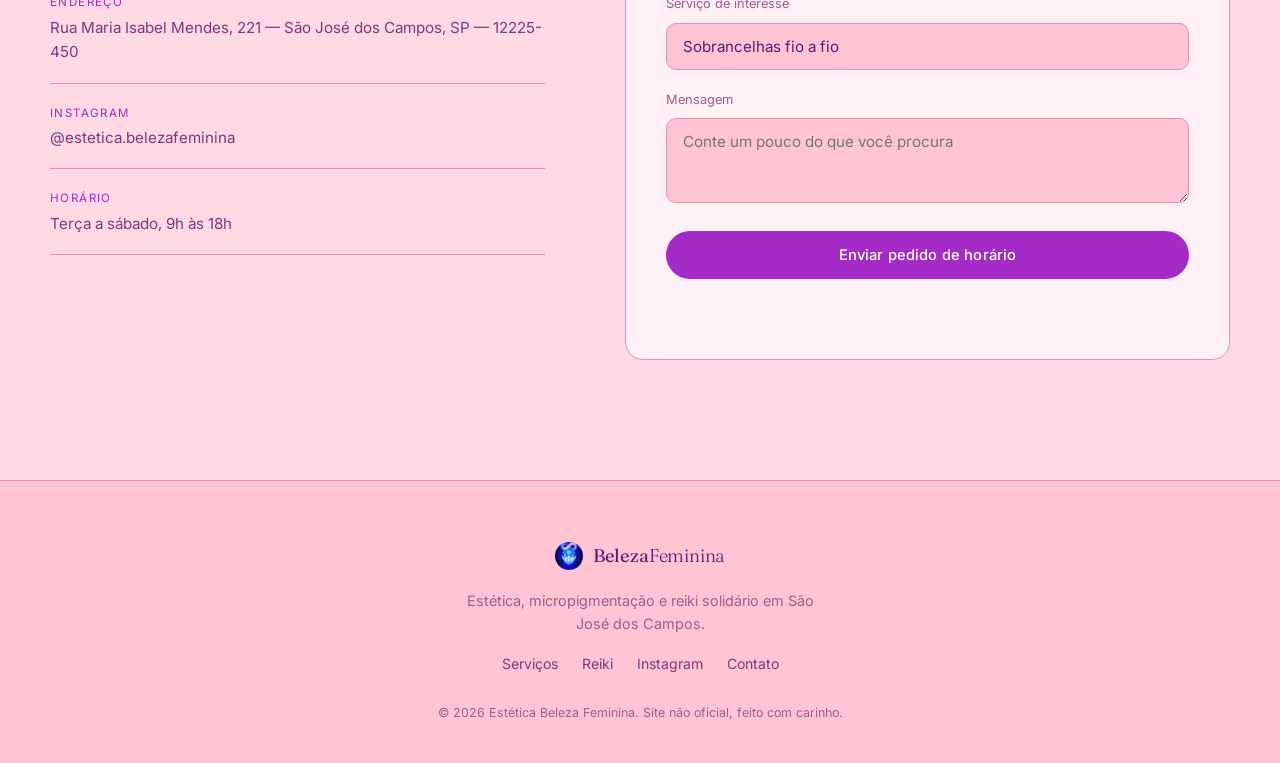
==== commit 0002e21c: "add capa" ====
--- a/src/index.html
+++ b/src/index.html
@@ -21,17 +21,7 @@
   <div class="header-inner">
     <a href="#inicio" class="brand">
       <span class="brand-mark" aria-hidden="true">
-        <svg viewBox="0 0 40 40" width="34" height="34">
-          <circle class="mark-ring" cx="20" cy="20" r="17"></circle>
-          <circle class="mark-dot" cx="20" cy="6"  r="2.4"></circle>
-          <circle class="mark-dot" cx="20" cy="34" r="2.4"></circle>
-          <circle class="mark-dot" cx="6"  cy="20" r="2.4"></circle>
-          <circle class="mark-dot" cx="34" cy="20" r="2.4"></circle>
-          <circle class="mark-dot" cx="10.5" cy="10.5" r="1.7"></circle>
-          <circle class="mark-dot" cx="29.5" cy="10.5" r="1.7"></circle>
-          <circle class="mark-dot" cx="10.5" cy="29.5" r="1.7"></circle>
-          <circle class="mark-dot" cx="29.5" cy="29.5" r="1.7"></circle>
-        </svg>
+        <img src="../img/logoestetica.png" alt="">
       </span>
       <span class="brand-name">Beleza<em>Feminina</em></span>
     </a>
@@ -352,13 +342,7 @@
   <div class="footer-inner">
     <a href="#inicio" class="brand footer-brand">
       <span class="brand-mark" aria-hidden="true">
-        <svg viewBox="0 0 40 40" width="28" height="28">
-          <circle class="mark-ring" cx="20" cy="20" r="17"></circle>
-          <circle class="mark-dot" cx="20" cy="6"  r="2.4"></circle>
-          <circle class="mark-dot" cx="20" cy="34" r="2.4"></circle>
-          <circle class="mark-dot" cx="6"  cy="20" r="2.4"></circle>
-          <circle class="mark-dot" cx="34" cy="20" r="2.4"></circle>
-        </svg>
+        <img src="../img/logoestetica.png" alt="">
       </span>
       <span class="brand-name">Beleza<em>Feminina</em></span>
     </a>
--- a/src/style.css
+++ b/src/style.css
@@ -181,6 +181,23 @@
   align-items: center;
   gap: 10px;
   margin-right: auto;
+}
+.brand-mark{
+  flex: 0 0 34px;
+  width: 34px;
+  height: 34px;
+  overflow: hidden;
+  border-radius: 50%;
+}
+.brand-mark img{
+  width: 100%;
+  height: 100%;
+  object-fit: cover;
+}
+.footer-brand .brand-mark{
+  flex-basis: 28px;
+  width: 28px;
+  height: 28px;
 }
 .brand-name{
   font-family: var(--font-display);
@@ -895,7 +912,7 @@
 @media (max-width: 620px){
   .header-inner{ padding: 8px 14px; gap: 14px; }
   .brand{ gap: 6px; }
-  .brand-mark svg{ width: 27px; height: 27px; }
+  .brand-mark{ flex-basis: 27px; width: 27px; height: 27px; }
   .brand-name{ font-size: 1rem; }
   .nav-toggle{ width: 30px; height: 30px; }
   .mobile-nav{ padding: 0 14px; }
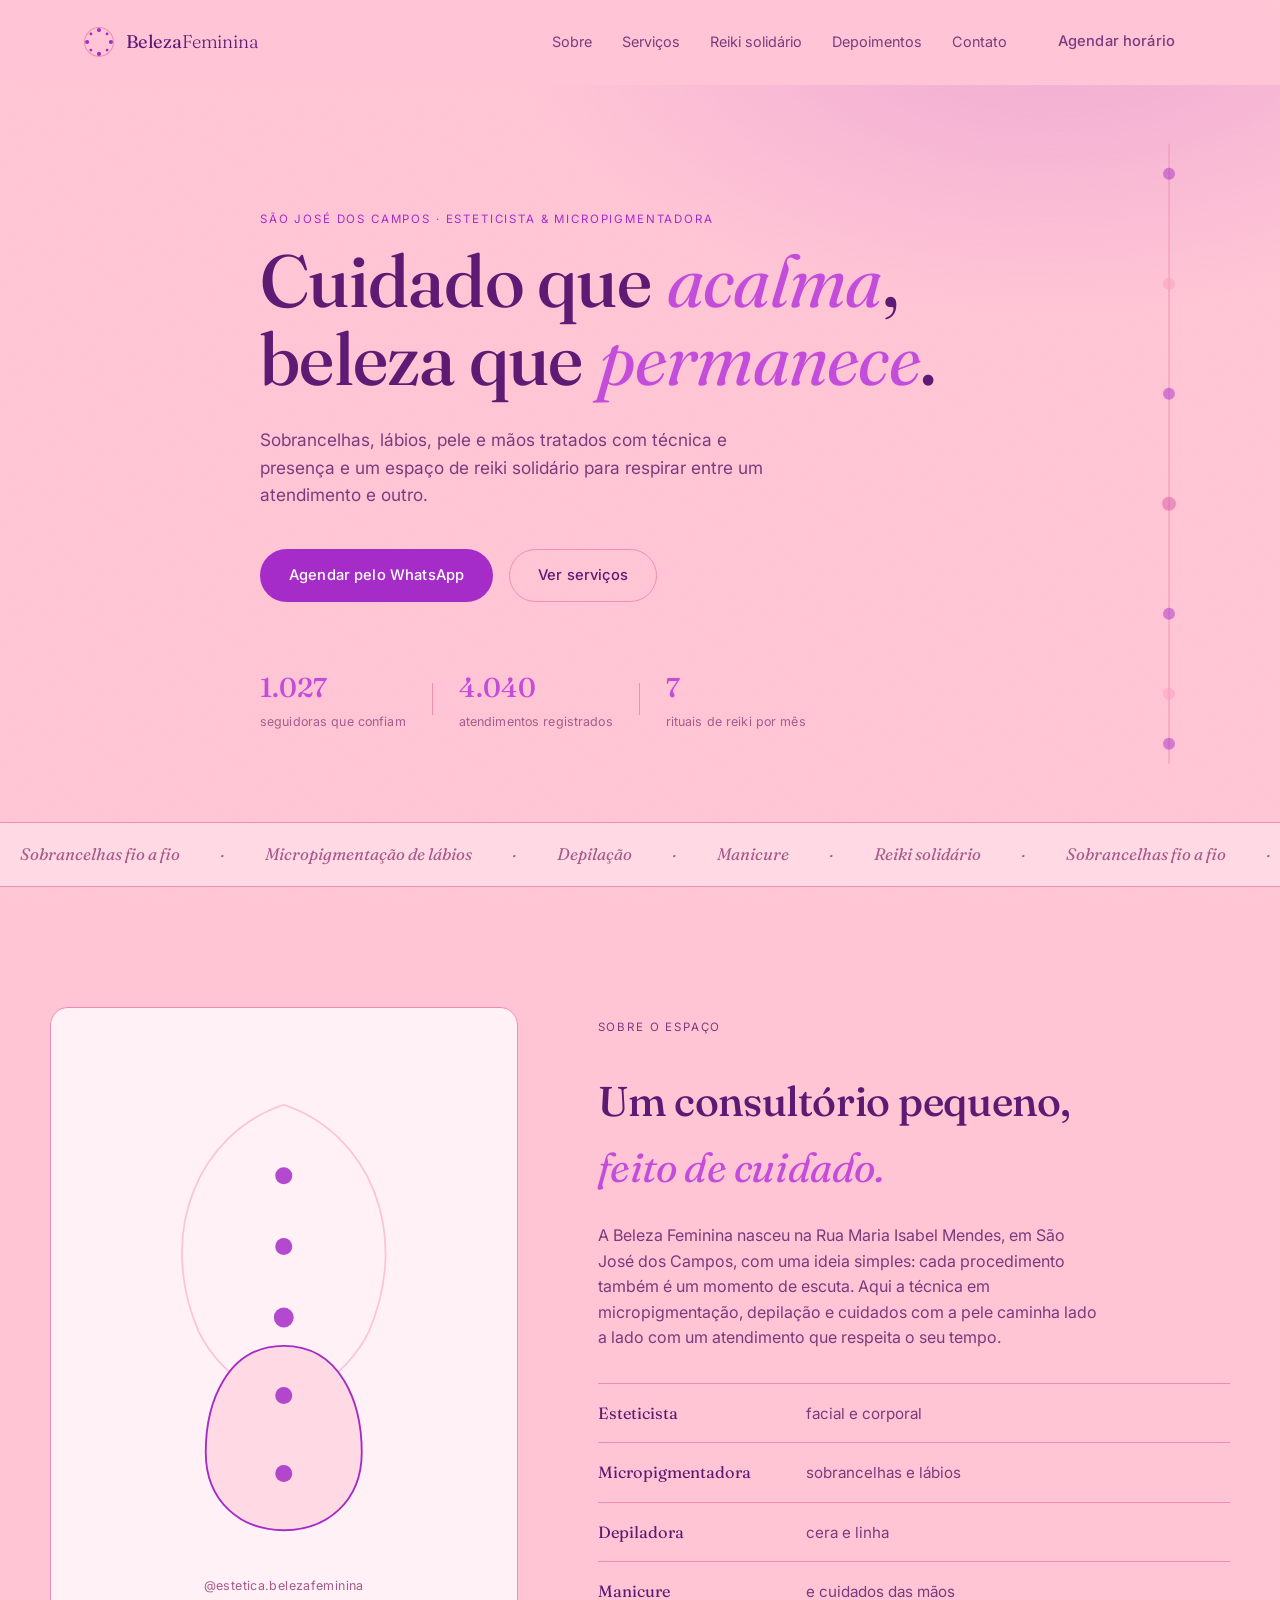
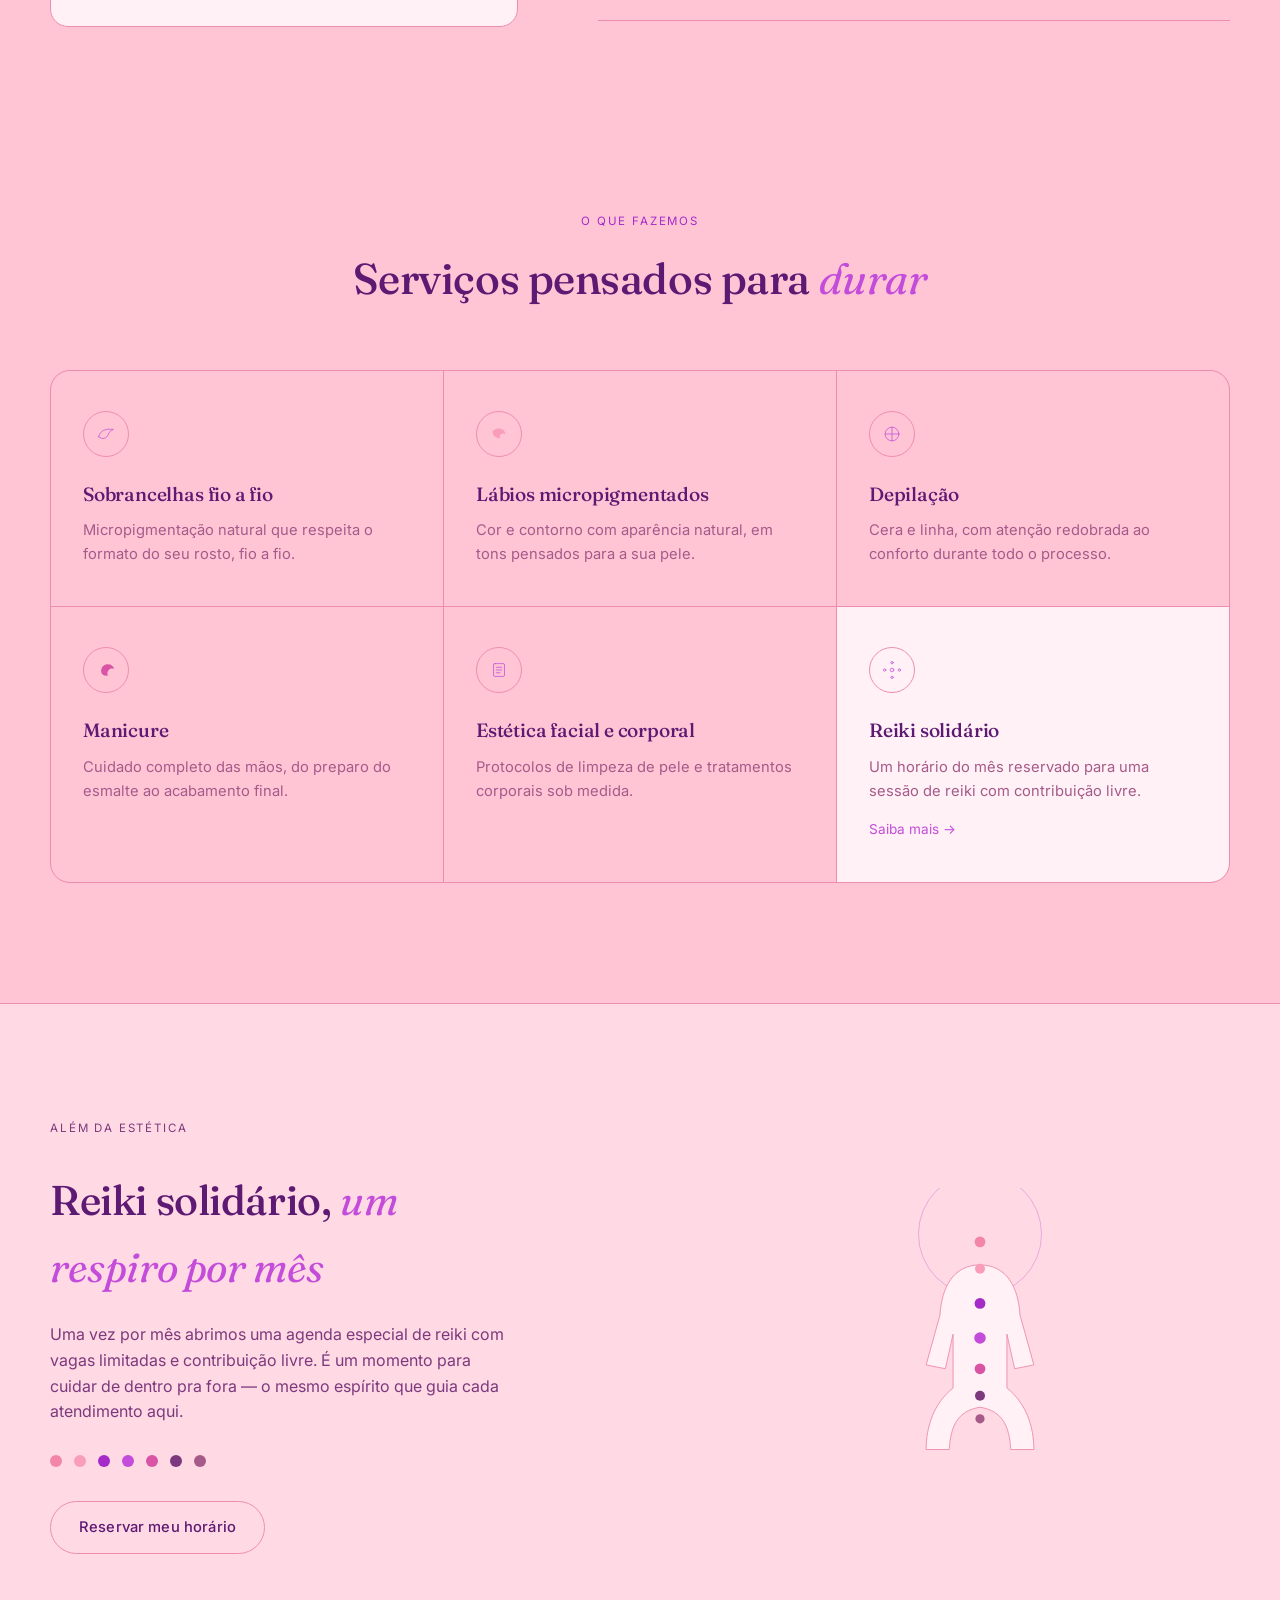
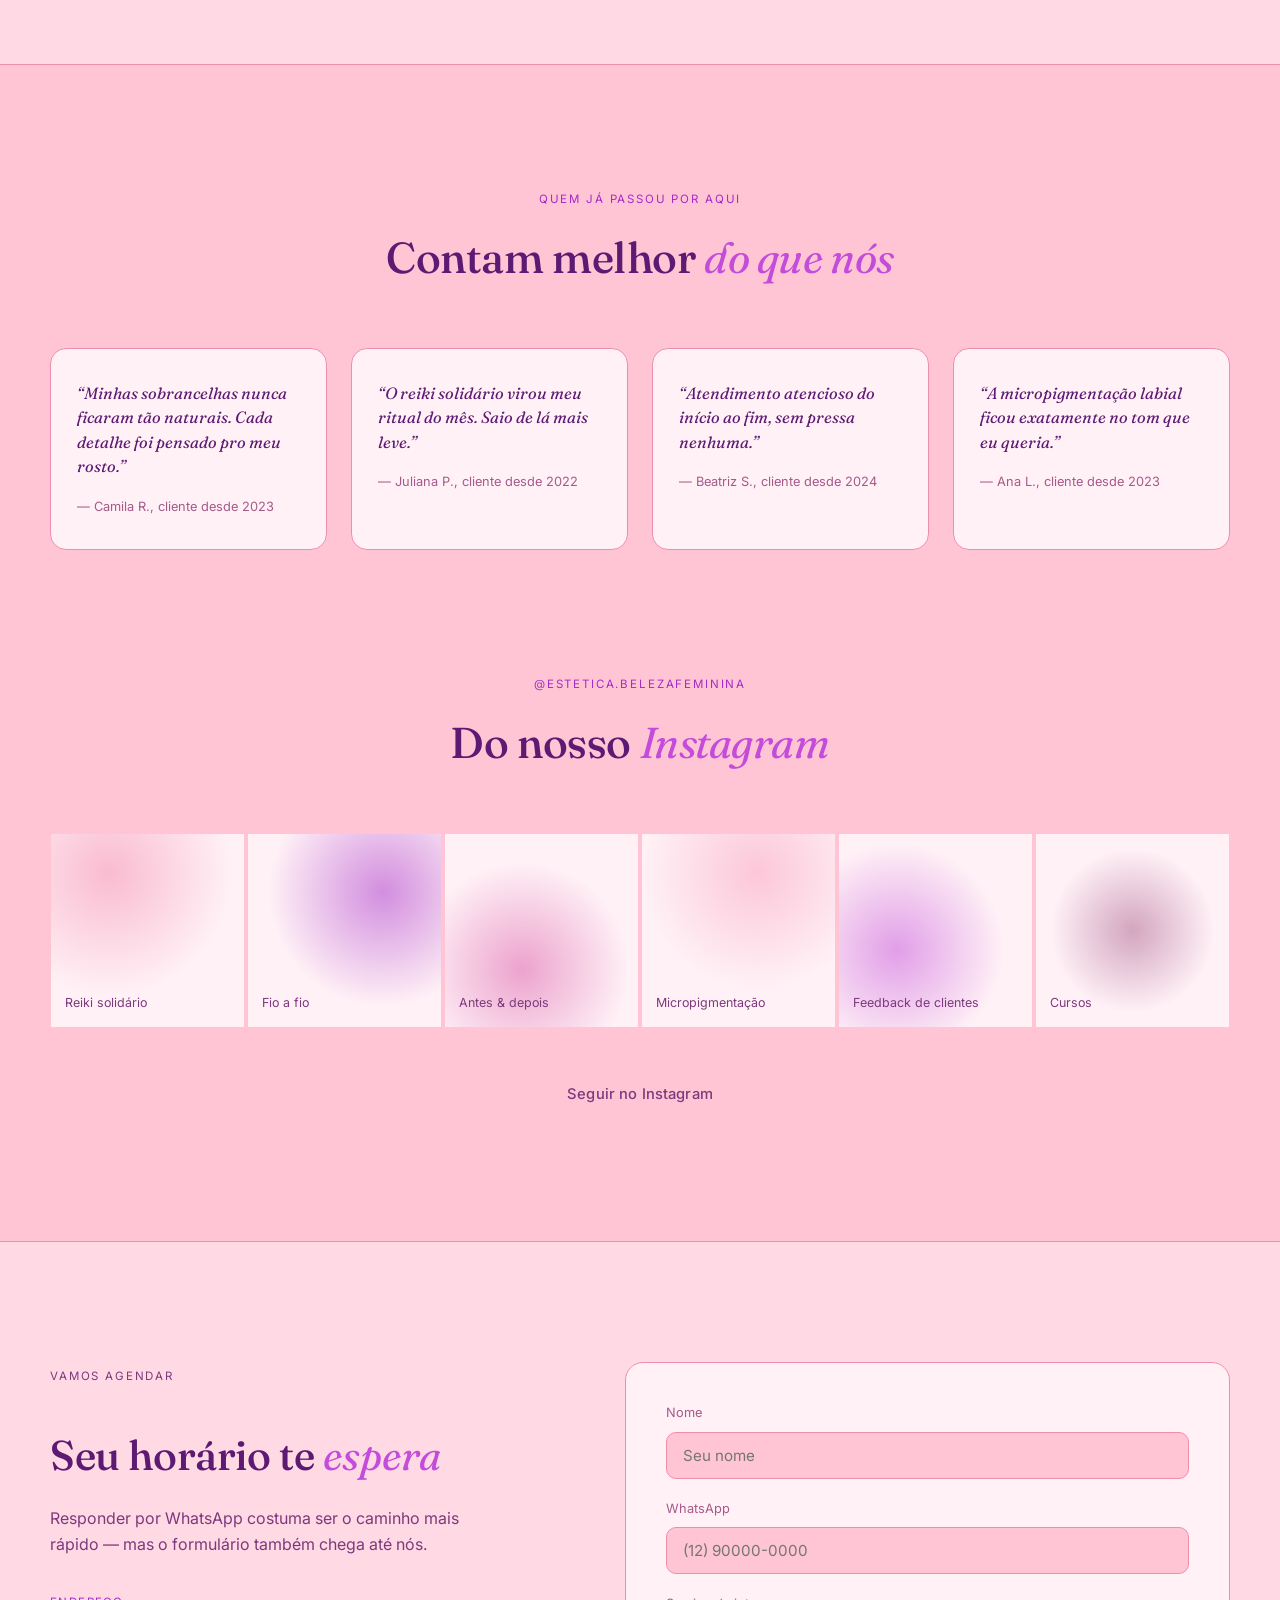
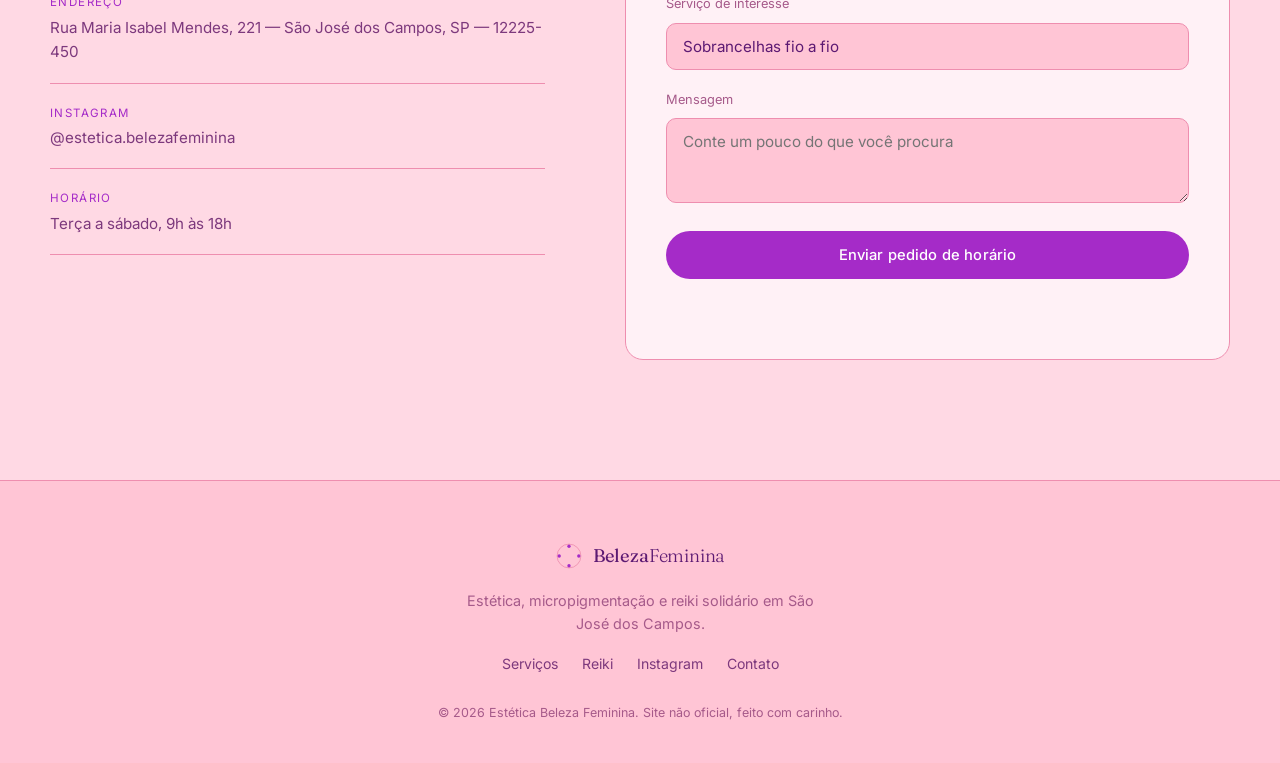
==== commit 22217839: "jfdjgfjhg" ====
--- a/src/index.html
+++ b/src/index.html
@@ -1,6 +1,7 @@
 <!DOCTYPE html>
 <html lang="pt-BR">
 <head>
+<meta property="og:" content="https://miguelpellatiero.github.io/estetica-femina/">
 <meta charset="UTF-8">
 <meta name="viewport" content="width=device-width, initial-scale=1.0">
 <title>Estética Beleza Feminina — São José dos Campos</title>
@@ -9,7 +10,7 @@
 <link rel="preconnect" href="https://fonts.gstatic.com" crossorigin>
 <link href="https://fonts.googleapis.com/css2?family=Fraunces:ital,opsz,wght@0,9..144,300;0,9..144,400;0,9..144,500;0,9..144,600;1,9..144,400;1,9..144,500&family=Inter:wght@300;400;500;600&display=swap" rel="stylesheet">
 <link rel="stylesheet" href="style.css?v=pink-20260817">
-<link rel="icon" type="image/png" href="img">
+<link rel="icon" type="image/png" href="i">
 </head>
 <body>
 
@@ -21,7 +22,17 @@
   <div class="header-inner">
     <a href="#inicio" class="brand">
       <span class="brand-mark" aria-hidden="true">
-        <img src="../img/logoestetica.png" alt="">
+        <svg viewBox="0 0 40 40" width="34" height="34">
+          <circle class="mark-ring" cx="20" cy="20" r="17"></circle>
+          <circle class="mark-dot" cx="20" cy="6"  r="2.4"></circle>
+          <circle class="mark-dot" cx="20" cy="34" r="2.4"></circle>
+          <circle class="mark-dot" cx="6"  cy="20" r="2.4"></circle>
+          <circle class="mark-dot" cx="34" cy="20" r="2.4"></circle>
+          <circle class="mark-dot" cx="10.5" cy="10.5" r="1.7"></circle>
+          <circle class="mark-dot" cx="29.5" cy="10.5" r="1.7"></circle>
+          <circle class="mark-dot" cx="10.5" cy="29.5" r="1.7"></circle>
+          <circle class="mark-dot" cx="29.5" cy="29.5" r="1.7"></circle>
+        </svg>
       </span>
       <span class="brand-name">Beleza<em>Feminina</em></span>
     </a>
@@ -342,7 +353,13 @@
   <div class="footer-inner">
     <a href="#inicio" class="brand footer-brand">
       <span class="brand-mark" aria-hidden="true">
-        <img src="../img/logoestetica.png" alt="">
+        <svg viewBox="0 0 40 40" width="28" height="28">
+          <circle class="mark-ring" cx="20" cy="20" r="17"></circle>
+          <circle class="mark-dot" cx="20" cy="6"  r="2.4"></circle>
+          <circle class="mark-dot" cx="20" cy="34" r="2.4"></circle>
+          <circle class="mark-dot" cx="6"  cy="20" r="2.4"></circle>
+          <circle class="mark-dot" cx="34" cy="20" r="2.4"></circle>
+        </svg>
       </span>
       <span class="brand-name">Beleza<em>Feminina</em></span>
     </a>
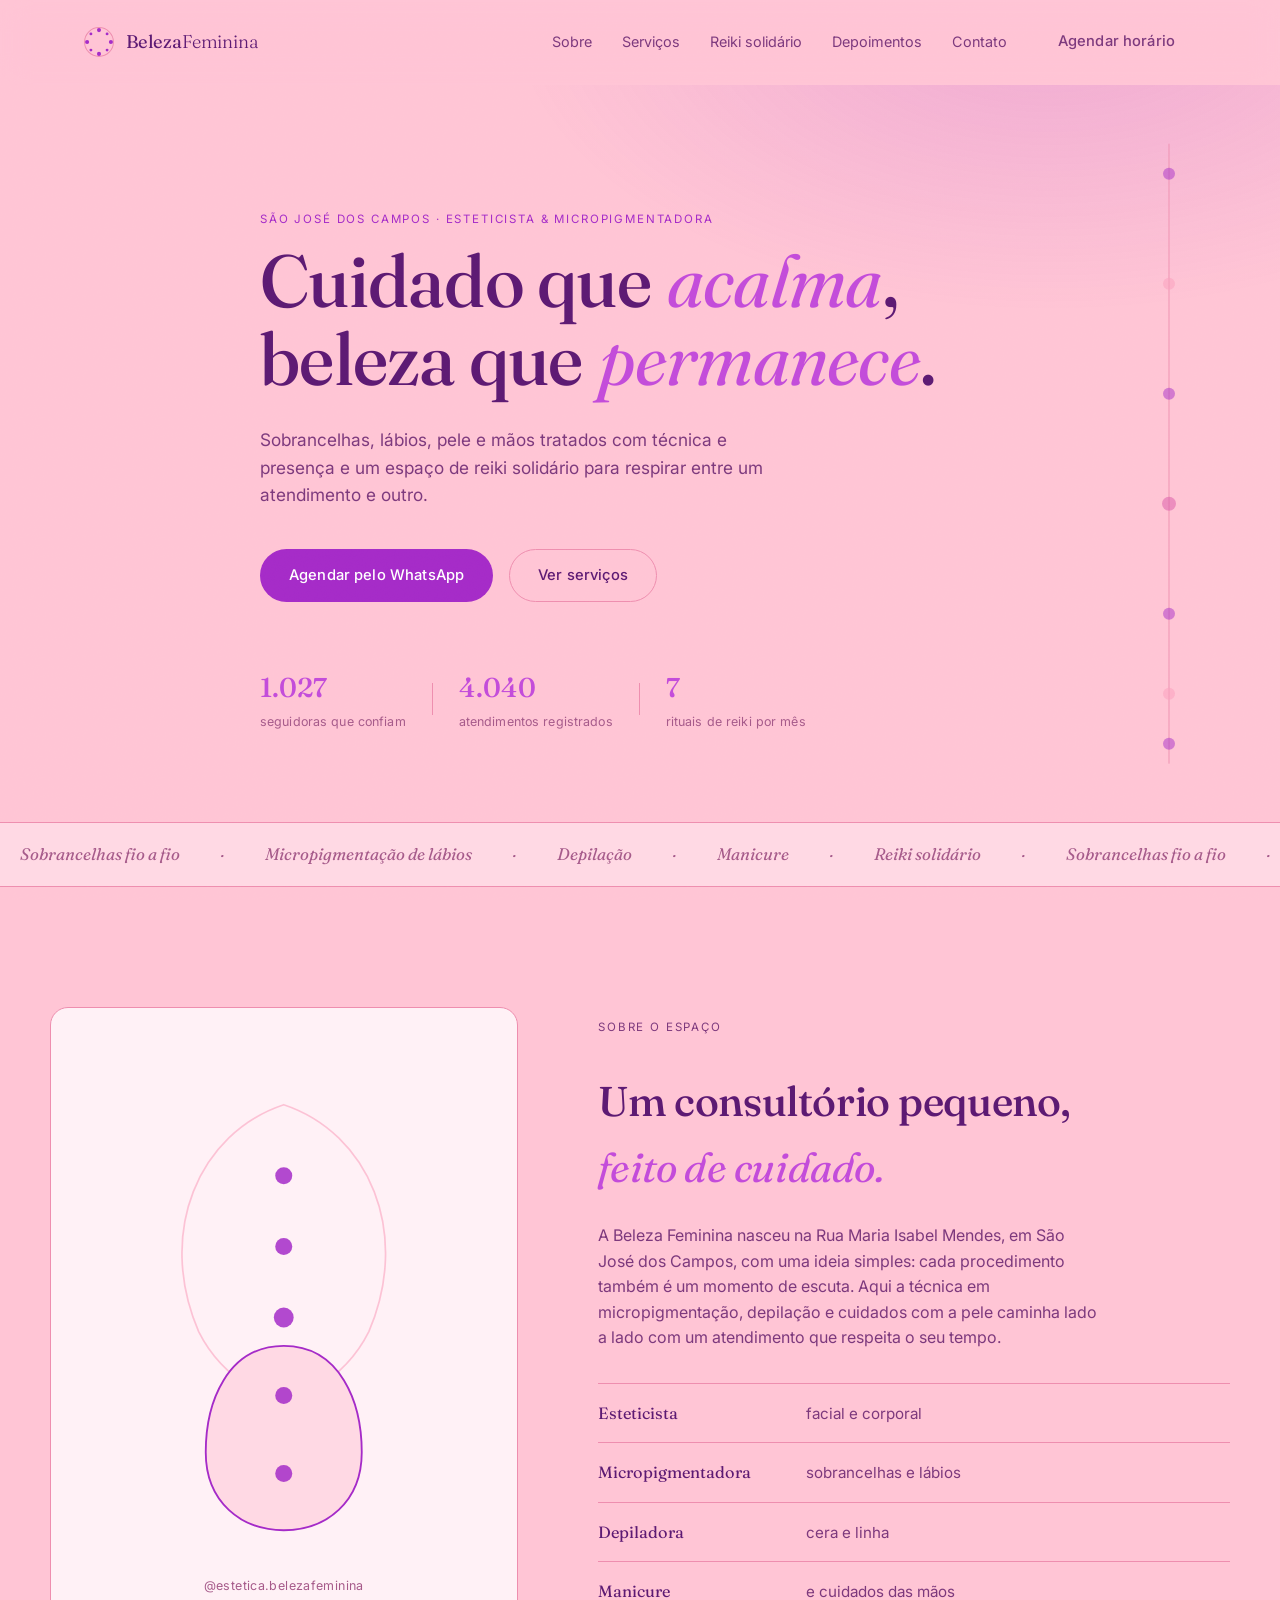
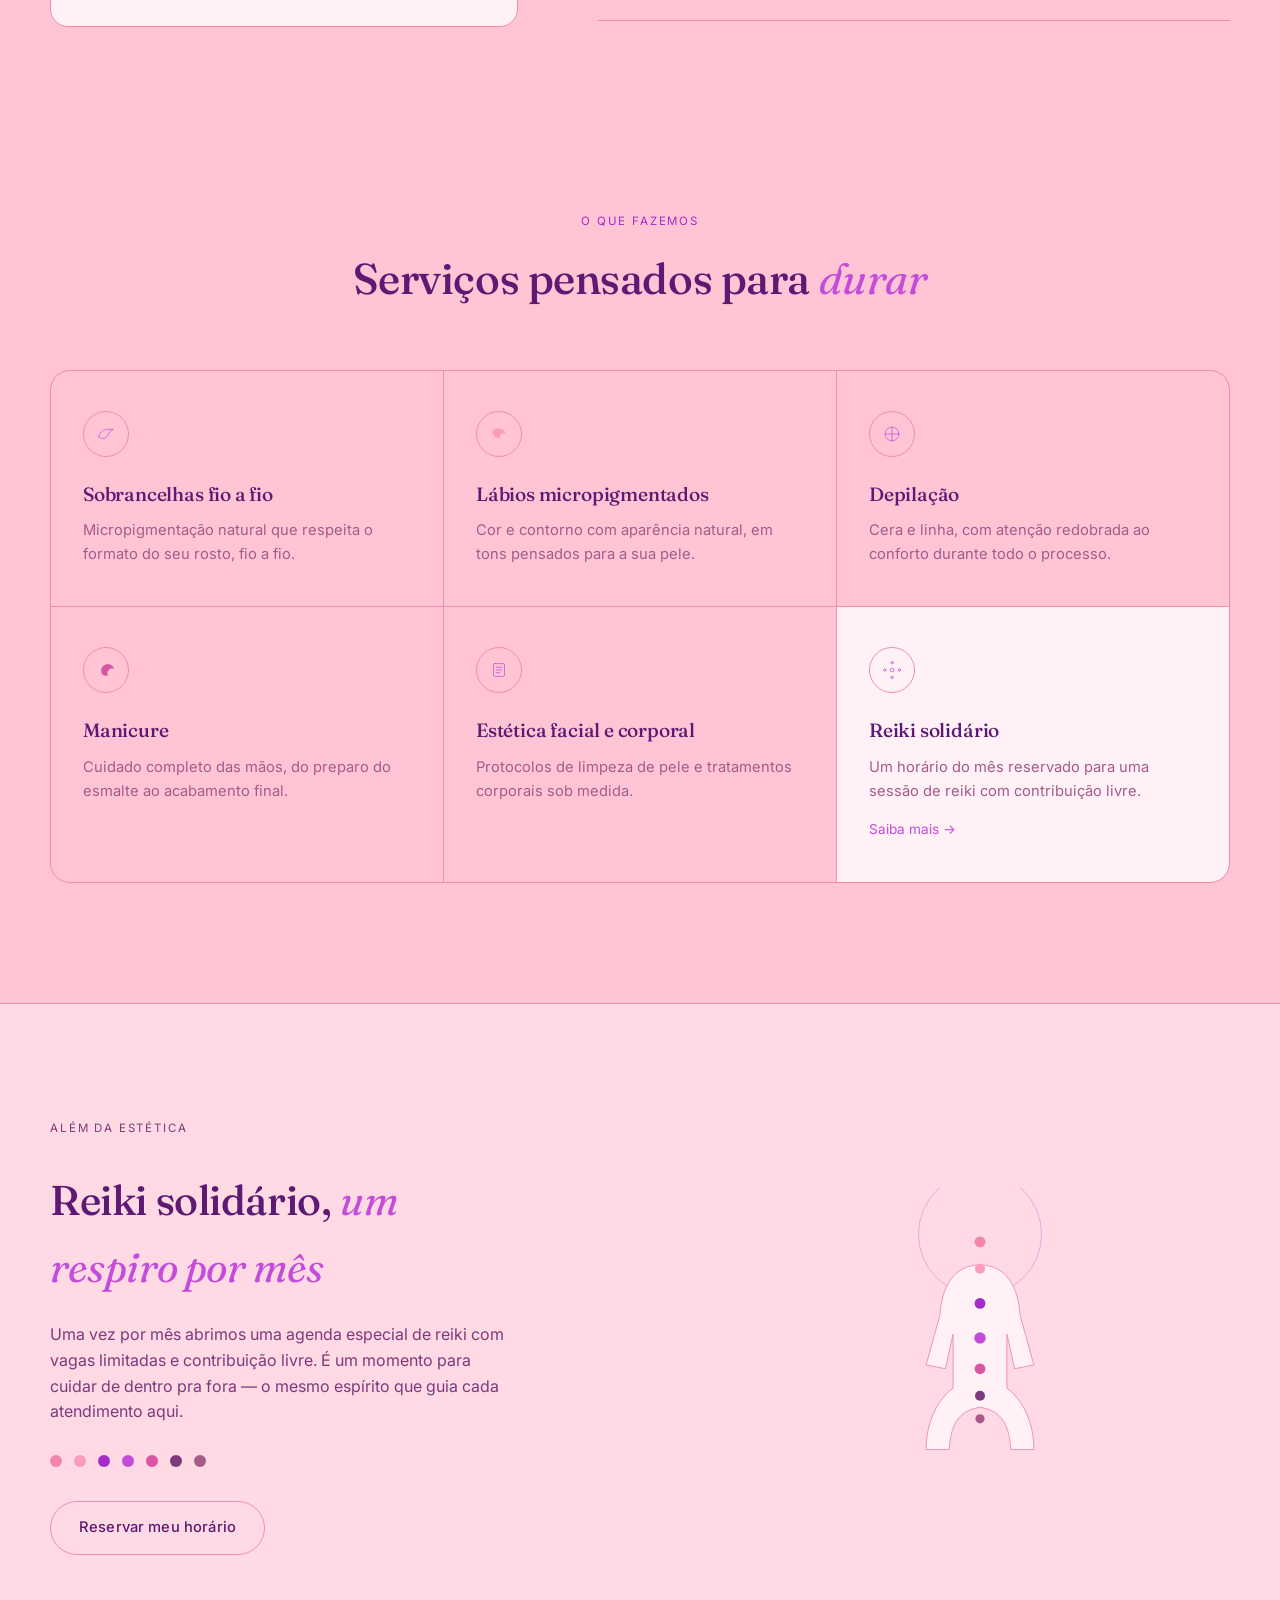
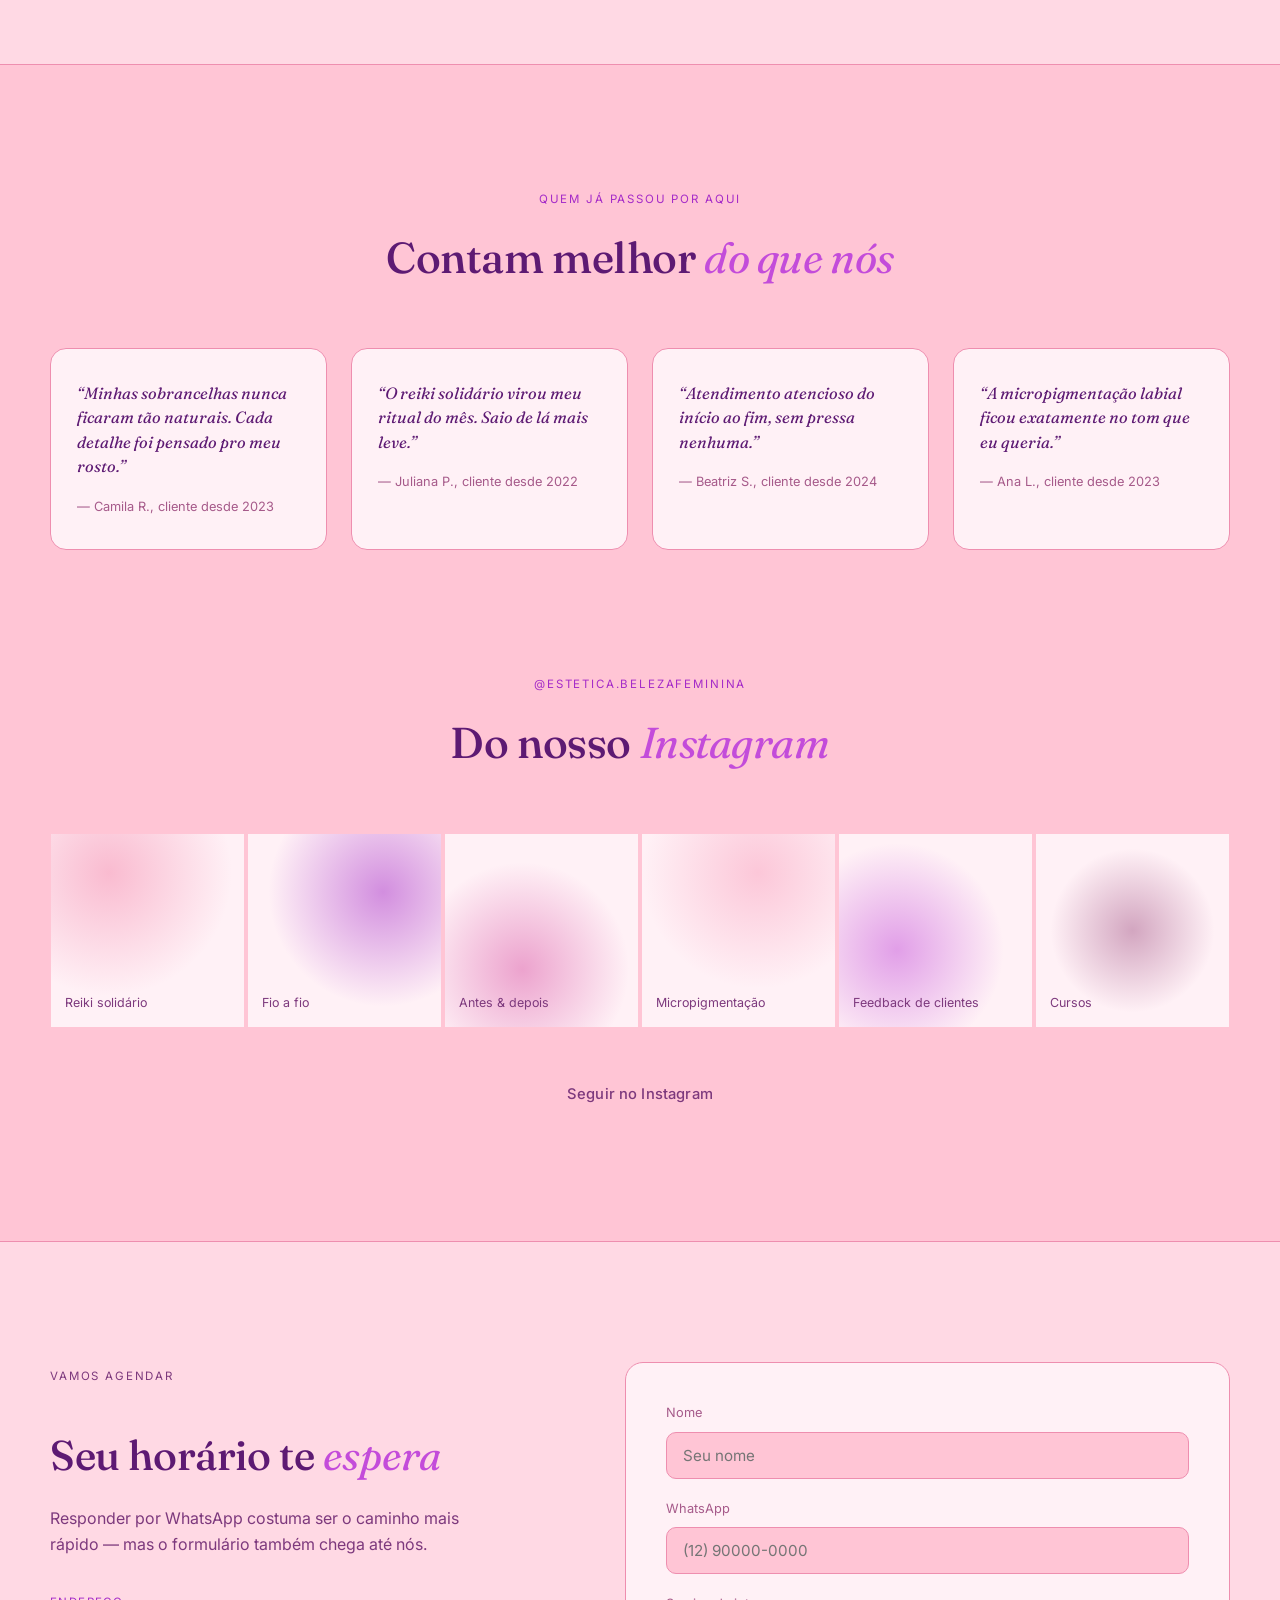
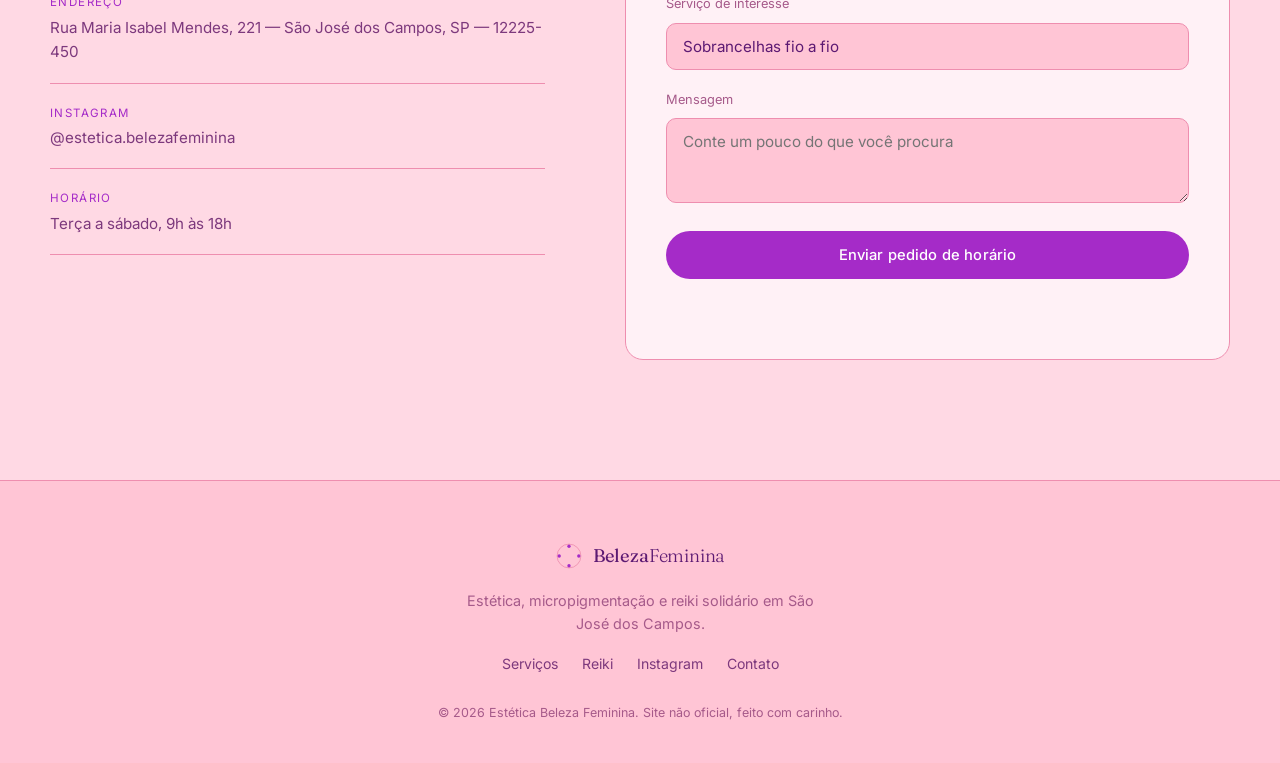
==== commit da55d3ed: "add imgs" ====
--- a/src/index.html
+++ b/src/index.html
@@ -1,7 +1,7 @@
 <!DOCTYPE html>
 <html lang="pt-BR">
 <head>
-<meta property="og:" content="https://miguelpellatiero.github.io/estetica-femina/">
+<meta property="og:img/capasite" content="https://miguelpellatiero.github.io/estetica-femina/">
 <meta charset="UTF-8">
 <meta name="viewport" content="width=device-width, initial-scale=1.0">
 <title>Estética Beleza Feminina — São José dos Campos</title>
@@ -10,7 +10,7 @@
 <link rel="preconnect" href="https://fonts.gstatic.com" crossorigin>
 <link href="https://fonts.googleapis.com/css2?family=Fraunces:ital,opsz,wght@0,9..144,300;0,9..144,400;0,9..144,500;0,9..144,600;1,9..144,400;1,9..144,500&family=Inter:wght@300;400;500;600&display=swap" rel="stylesheet">
 <link rel="stylesheet" href="style.css?v=pink-20260817">
-<link rel="icon" type="image/png" href="i">
+<link rel="icon" type="image/png" href="img/estetica.png">
 </head>
 <body>
 
